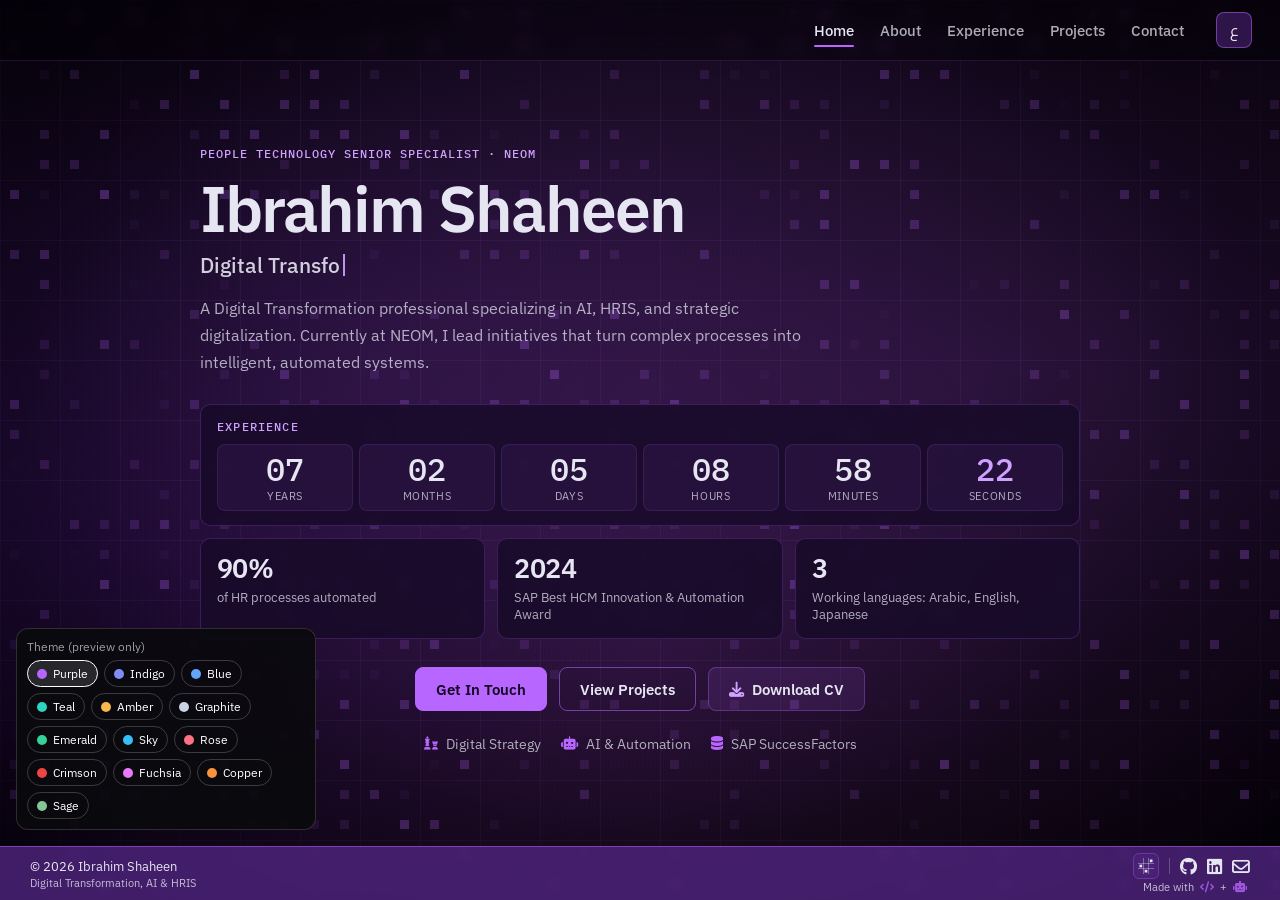
==== themes-preview/index.html @ 610e0ad9 "Temporary themes preview at /themes-preview/ (noindex), to compare colour themes Co-Authored-By: Cla" ====
<!doctype html>
<html lang="en">
    <head>
    <meta name="robots" content="noindex, nofollow">
        <meta charset="UTF-8" />
        <meta http-equiv="X-UA-Compatible" content="IE=edge" />
        <meta name="viewport" content="width=device-width, initial-scale=1.0" />
        <meta
            name="description"
            content="Ibrahim Shaheen - Digital Transformation professional specializing in AI, HRIS, and strategic digitalization."
        />
        <meta property="og:title" content="Ibrahim Shaheen - Digital Transformation & AI" />
        <meta
            property="og:description"
            content="Digital Transformation professional specializing in AI, HRIS, and strategic digitalization."
        />
        <meta property="og:type" content="website" />
        <meta property="og:url" content="https://ibra.technology/" />
        <meta property="og:site_name" content="Ibra" />
        <!-- Pointed at a new filename rather than overwriting og-image.jpg, for two
             reasons: the starfield version is kept as-is so it can be switched back
             to, and social platforms cache preview images by URL — a new path forces
             LinkedIn and X to re-scrape instead of serving the old stars for weeks.
             Regenerate with tools/make-og-image.py. -->
        <meta property="og:image" content="https://ibra.technology/files/og-image-circuit.jpg" />
        <meta property="og:image:secure_url" content="https://ibra.technology/files/og-image-circuit.jpg" />
        <meta property="og:image:type" content="image/jpeg" />
        <meta property="og:image:width" content="1200" />
        <meta property="og:image:height" content="630" />
        <meta property="og:image:alt" content="Ibrahim Shaheen - Digital Transformation, AI & HRIS" />
        <meta name="twitter:card" content="summary_large_image" />
        <meta name="twitter:image" content="https://ibra.technology/files/og-image-circuit.jpg" />
        <title>Ibrahim Shaheen - Digital Transformation, AI &amp; HRIS</title>
        <link rel="icon" href="favicon.ico" sizes="any" />
        <link rel="icon" type="image/svg+xml" href="favicon.svg" />
        <link rel="icon" type="image/png" sizes="32x32" href="favicon-32.png" />
        <link rel="apple-touch-icon" href="apple-touch-icon.png" />
        <!-- Pre-paint setup, before the browser draws anything: language/direction and
             the backdrop preference, each taken from the URL (?lang=, ?backdrop=) if
             present and otherwise from storage, then remembered. Doing it here rather
             than in i18n.js means a shared link opens already in the right language
             and the backdrop never flashes in before being hidden. -->
        <script>
        (function(){
            var d=document.documentElement,q=new URLSearchParams(location.search),S=null;
            try{S=localStorage}catch(e){}
            // ?lang= wins over the stored preference, and is then remembered,
            // so a shared Arabic link keeps working as the visitor browses on.
            // ?theme= (experiment) wins over storage and is then remembered; purple is the default.
            var tp=q.get("theme");var th=tp!==null?tp:(S&&S.getItem("theme"));if(tp!==null&&S){try{S.setItem("theme",tp)}catch(e){}}if(th&&th!=="purple")d.setAttribute("data-theme",th);
            var lp=q.get("lang");
            var lang=((lp!==null?lp:(S&&S.getItem("lang")))==="ar")?"ar":"en";
            if(lp!==null&&S){try{S.setItem("lang",lang)}catch(e){}}
            d.setAttribute("lang",lang);
            d.setAttribute("dir",lang==="ar"?"rtl":"ltr");
            // ?backdrop=off|on, same precedence. ?stars= is what this was called
            // before the backdrop stopped being a starfield; still read so links
            // shared earlier keep working. Safe to drop once none are in use.
            var bp=q.get("backdrop");if(bp===null)bp=q.get("stars");
            var bs=S&&(S.getItem("backdrop")||S.getItem("starfield"));
            var bg=bp!==null?(bp==="off"?"off":"on"):(bs==="off"?"off":"on");
            if(bp!==null&&S){try{S.setItem("backdrop",bg)}catch(e){}}
            if(bg==="off")d.classList.add("no-backdrop");
        })();
        </script>
        <link rel="stylesheet" href="styles.css" />
        <link href="https://fonts.googleapis.com/css2?family=Cairo:wght@400;600;700&display=block" rel="stylesheet" />
        <script src="i18n.js" defer></script>
        <script src="circuit-bg.js" defer></script>
        <link href="https://fonts.googleapis.com/css2?family=IBM+Plex+Sans:wght@400;500;600;700&family=IBM+Plex+Mono:wght@400;500&display=block" rel="stylesheet">
        <link rel="preconnect" href="https://fonts.gstatic.com" crossorigin />
        <link rel="preconnect" href="https://cdnjs.cloudflare.com" crossorigin />
        <link rel="stylesheet" href="https://cdnjs.cloudflare.com/ajax/libs/font-awesome/6.6.0/css/all.min.css">
        <script type="application/ld+json">
        {
            "@context": "https://schema.org",
            "@type": "Person",
            "name": "Ibrahim Shaheen",
            "alternateName": "Ibra",
            "url": "https://ibra.technology/",
            "image": "https://ibra.technology/files/profile-thobe.webp",
            "email": "mailto:contact@ibra.technology",
            "jobTitle": "People Technology Senior Specialist",
            "description": "Digital Transformation professional specializing in AI, HRIS, and strategic digitalization.",
            "worksFor": { "@type": "Organization", "name": "NEOM" },
            "alumniOf": { "@type": "CollegeOrUniversity", "name": "Tokyo University of Technology" },
            "knowsLanguage": ["ar", "en", "ja"],
            "knowsAbout": [
                "Digital Transformation",
                "HRIS",
                "SAP SuccessFactors",
                "Applied AI",
                "Automation & RPA",
                "People Analytics"
            ],
            "award": "SAP Best HCM Innovation & Automation Award - KSA (2024)",
            "sameAs": [
                "https://github.com/ibra-exe",
                "https://www.linkedin.com/in/ibrahim-shaheen/"
            ]
        }
        </script>
    </head>

    <body>
        <!-- The purple wash and nebula clouds: depth and brand colour, kept. -->
        <div class="nebula nebula-1"></div>
        <div class="nebula nebula-2"></div>
        <div class="nebula nebula-3"></div>

        <!-- Trace grid plus the slow pixel lattice on it (circuit-bg.js). These replace
             the literal starfield: the star *dots* were the only thing that read as
             "outer space", while the purple wash behind them is just depth. -->
        <div class="circuit-grid"></div>
        <canvas id="circuit-cells" class="circuit-cells" aria-hidden="true"></canvas>

        <!-- Retired star layers. Commented out rather than deleted so this is a
             one-line revert while the new backdrop is on trial; the markup and the
             now-dead CSS go for good if it is kept.
        <div class="stars-medium"></div>
        <div class="stars-large"></div>
        <div class="star-cluster star-cluster-1"></div>
        <div class="star-cluster star-cluster-2"></div>
        <div class="star-cluster star-cluster-3"></div>
        <div class="star-cluster star-cluster-4"></div>
        <div class="bright-star bright-star-1"></div>
        <div class="bright-star bright-star-2"></div>
        <div class="bright-star bright-star-3"></div>
        <div class="bright-star bright-star-4"></div>
        <div class="bright-star bright-star-5"></div>
        <div class="bright-star bright-star-6"></div>
        -->

        

        <!-- One compact bar on every page: name (also the way home), nav, controls.
             The large name used to sit on its own row above the nav on every page,
             costing 161px - 18% of a 900px screen - before any content started.
             It now appears large only in the Home hero, where it is the headline.

             The backdrop toggle is in the footer on desktop; it is a preference, not
             something anyone visits a CV to do, so it does not earn the top-right
             corner. Phones hide the footer, so they keep a copy here (.bar-only), and
             i18n.js wires every .backdrop-toggle rather than a single id. -->
        <div class="site-bar">
            <header><h1><a href="home.html" class="bar-name" onclick="event.preventDefault(); loadContent('home.html')" data-ar="إبراهيم شاهين">Ibrahim Shaheen</a></h1></header>
            <nav class="navbar" aria-label="Primary">
            <a href="home.html" onclick="event.preventDefault(); loadContent('home.html')"><i class="fas fa-house"></i><span data-ar="الرئيسية">Home</span></a>
            <a href="about.html" onclick="event.preventDefault(); loadContent('about.html')"><i class="fas fa-user"></i><span data-ar="نبذة">About</span></a>
            <a href="experience.html" onclick="event.preventDefault(); loadContent('experience.html')"><i class="fas fa-briefcase"></i><span data-ar="الخبرة">Experience</span></a>
            <a href="projects.html" onclick="event.preventDefault(); loadContent('projects.html')"><i class="fas fa-folder-open"></i><span data-ar="المشاريع">Projects</span></a>
            <a href="contact.html" onclick="event.preventDefault(); loadContent('contact.html')"><i class="fas fa-envelope"></i><span data-ar="تواصل">Contact</span></a>
        </nav>
            <div class="bar-controls">
                <button type="button" class="backdrop-toggle bar-only" aria-pressed="true" aria-label="Turn off background &amp; animation">
                    <svg class="backdrop-icon" viewBox="0 0 24 24" width="24" height="24" aria-hidden="true" focusable="false">
                <g fill="none" stroke="currentColor" stroke-width="1" opacity="0.55" shape-rendering="crispEdges">
                    <path d="M8.5 0v24M15.5 0v24M0 8.5h24M0 15.5h24" />
                </g>
                <g fill="currentColor">
                    <rect x="2.25" y="10" width="4" height="4" />
                    <rect x="17.75" y="2.25" width="4" height="4" />
                    <rect x="10" y="17.75" width="4" height="4" />
                </g>
            </svg>
                </button>
                <button type="button" id="lang-toggle" class="lang-toggle" aria-label="التبديل إلى العربية">ع</button>
            </div>
        </div>

        <iframe id="contentFrame" src="home.html" title="Page Content" allowtransparency="true"></iframe>

        <footer>
            <div class="footer-content">
                <div class="footer-section">
                    <div class="copyright">© <span id="year">2026</span> <span data-ar="إبراهيم شاهين">Ibrahim Shaheen</span></div>
                    <div class="footer-tagline" data-ar="التحوّل الرقمي، الذكاء الاصطناعي، وأنظمة الموارد البشرية">
                        Digital Transformation, AI &amp; HRIS
                    </div>
                </div>

                <div class="footer-section">
                    <div class="social-links-footer">
                        <button type="button" class="backdrop-toggle footer-only" aria-pressed="true" aria-label="Turn off background &amp; animation">
                            <svg class="backdrop-icon" viewBox="0 0 24 24" width="24" height="24" aria-hidden="true" focusable="false">
                <g fill="none" stroke="currentColor" stroke-width="1" opacity="0.55" shape-rendering="crispEdges">
                    <path d="M8.5 0v24M15.5 0v24M0 8.5h24M0 15.5h24" />
                </g>
                <g fill="currentColor">
                    <rect x="2.25" y="10" width="4" height="4" />
                    <rect x="17.75" y="2.25" width="4" height="4" />
                    <rect x="10" y="17.75" width="4" height="4" />
                </g>
            </svg>
                        </button>
                        <span class="footer-divider" aria-hidden="true"></span>
                        <a
                            href="https://github.com/ibra-exe"
                            target="_blank"
                            rel="noopener"
                            aria-label="GitHub"
                            ><i class="fab fa-github"></i
                        ></a>
                        <a
                            href="https://www.linkedin.com/in/ibrahim-shaheen/"
                            target="_blank"
                            rel="noopener"
                            aria-label="LinkedIn"
                            ><i class="fab fa-linkedin"></i
                        ></a>
                        <!-- X (hidden for now)
                        <a
                            href="https://x.com/ibrahimium"
                            target="_blank"
                            rel="noopener"
                            aria-label="X"
                            class="x-icon"
                            >𝕏</a
                        >
                        -->
                        <a href="mailto:contact@ibra.technology" aria-label="Email"
                            ><i class="far fa-envelope"></i
                        ></a>
                    </div>
                    <div class="footer-credit">
                        Made with <i class="fas fa-code"></i> +
                        <i class="fas fa-robot"></i>
                    </div>
                </div>
            </div>

        </footer>

        <script>
            // Keep the footer year current without touching the markup each January
            (function () {
                const y = document.getElementById("year");
                if (y) y.textContent = new Date().getFullYear();
            })();

            const frame = document.getElementById("contentFrame");

            /* Page changes animate (styles.css, 1b): fade the current page out, run the
               navigation, and let the load handler below rise the new page in. The
               frame starts hidden so the first page gets the same entrance instead of
               painting and then animating. A safety timer shows the frame again if a
               load event never arrives. Also used by i18n.js for the language switch. */
            const reduceMotion = window.matchMedia("(prefers-reduced-motion: reduce)");
            let leaveTimer = null, safetyTimer = null;
            frame.classList.add("is-leaving");
            function swapFrame(navigate, instant) {
                clearTimeout(leaveTimer);
                clearTimeout(safetyTimer);
                frame.classList.remove("is-entering");
                frame.classList.add("is-leaving");
                leaveTimer = setTimeout(navigate, instant || reduceMotion.matches ? 0 : 140);
                safetyTimer = setTimeout(function () { frame.classList.remove("is-leaving"); }, 4000);
            }
            window.swapFrame = swapFrame;

            function resizeFrame() {
                try {
                    const body = frame.contentDocument && frame.contentDocument.body;
                    if (body) {
                        frame.style.height = "0px";
                        frame.style.height = body.scrollHeight + "px";
                    }
                } catch(e) {}
            }

            /* ---- Shareable URLs ----
               The visible page lives in the query string (?page=projects) rather
               than a #fragment, on purpose: assigning location.hash triggers the
               browser's scroll-to-fragment behaviour, which is the same class of
               bug as the iOS viewport jump that `href="#"` used to cause here.
               pushState never scrolls.
               Preferences (?lang, ?stars) are read pre-paint in <head> and are
               kept in the URL by i18n.js, so whatever is in the address bar is
               always a faithful, shareable snapshot of what you are looking at. */
            const PAGES = ["home", "about", "experience", "projects", "contact"];
            const TITLES = {
                home: "Ibrahim Shaheen - Digital Transformation, AI & HRIS",
                about: "About - Ibrahim Shaheen",
                experience: "Experience - Ibrahim Shaheen",
                projects: "Projects - Ibrahim Shaheen",
                contact: "Contact - Ibrahim Shaheen"
            };

            /* Whitelisted so ?page= can never point the iframe somewhere unintended
               (e.g. a protocol-relative //host path). */
            function pageFromUrl() {
                const p = new URLSearchParams(location.search).get("page");
                return PAGES.indexOf(p) !== -1 ? p : "home";
            }

            function setActiveNav(page) {
                document.querySelectorAll(".navbar a").forEach(function (a) {
                    if (a.getAttribute("href") === page + ".html") {
                        a.setAttribute("aria-current", "page");
                    } else {
                        a.removeAttribute("aria-current");
                    }
                });
            }

            /* Tracked in a variable, not read back off the src attribute: writing to
               src (even to the value it already has) starts a navigation and pushes a
               history entry. Seeded with the value hardcoded in the markup. */
            let currentPage = "home";
            document.documentElement.dataset.page = "home";

            function applyPage(page, history_mode, instant) {
                if (currentPage !== page) {
                    /* location.replace, not frame.src: assigning src pushes a session
                       history entry for the iframe, so every tab change cost TWO
                       entries and Back rewound the iframe while the parent URL stood
                       still. replace() swaps the frame's entry in place, leaving our
                       pushState entries as the only ones Back/Forward walks. */
                    const target = page + ".html";
                    swapFrame(function () {
                        try { frame.contentWindow.location.replace(target); }
                        catch (e) { frame.src = target; }
                    }, instant);
                    frame.dataset.page = page;
                    document.documentElement.dataset.page = page;
                    currentPage = page;
                }
                document.title = TITLES[page];
                frame.setAttribute("title", TITLES[page]);
                setActiveNav(page);
                if (history_mode) {
                    const q = new URLSearchParams(location.search);
                    if (page === "home") q.delete("page"); else q.set("page", page);
                    const qs = q.toString();
                    history[history_mode](
                        { page: page },
                        "",
                        location.pathname + (qs ? "?" + qs : "")
                    );
                }
            }

            // Accepts "projects" or the legacy "projects.html" used by in-page links
            function loadContent(page) {
                applyPage(String(page).replace(/\.html$/, ""), "pushState");
            }

            // Back/Forward should walk the tabs, not desync from them
            window.addEventListener("popstate", function () {
                applyPage(pageFromUrl(), null);
            });

            // Honour ?page= on arrival (the iframe's hardcoded src covers no-JS).
            // Instant: the frame is already hidden, so there is nothing to fade out.
            applyPage(pageFromUrl(), "replaceState", true);

            // Projects opens its details in a dialog inside the frame; dim the bar and
            // footer around it. Same-origin messages only.
            window.addEventListener("message", function (e) {
                if (e.origin !== location.origin || !e.data || e.data.type !== "project-dialog") return;
                document.documentElement.classList.toggle("frame-modal", !!e.data.open);
            });

            frame.addEventListener("load", function () {
                document.documentElement.classList.remove("frame-modal");
                clearTimeout(safetyTimer);
                frame.classList.remove("is-leaving", "is-entering");
                void frame.offsetWidth;            // restart the entrance animation
                frame.classList.add("is-entering");
                resizeFrame();
                try { window.i18nApply(frame.contentDocument); } catch(e) {}
                try {
                    const observer = new ResizeObserver(resizeFrame);
                    observer.observe(frame.contentDocument.body);
                } catch(e) {}
            });
        </script>
        <!-- Theme picker: an experiment on the themes branch, not for the live site. -->
        <script>
            (function () {
                var THEMES = [["purple", "Purple", "#b766ff"], ["indigo", "Indigo", "#818cf8"], ["blue", "Blue", "#60a5fa"],
                              ["teal", "Teal", "#2dd4bf"], ["amber", "Amber", "#f5b84a"], ["graphite", "Graphite", "#cbd5e1"], ["emerald", "Emerald", "#34d399"], ["sky", "Sky", "#38bdf8"], ["rose", "Rose", "#fb7185"], ["crimson", "Crimson", "#ef4444"], ["fuchsia", "Fuchsia", "#e879f9"], ["copper", "Copper", "#fb923c"], ["sage", "Sage", "#86c598"]];
                var box = document.createElement("div");
                box.className = "theme-picker";
                box.innerHTML = "<span>Theme (preview only)</span>";
                function current() { return document.documentElement.getAttribute("data-theme") || "purple"; }
                function set(doc, name) {
                    if (!doc) return;
                    if (name === "purple") doc.documentElement.removeAttribute("data-theme");
                    else doc.documentElement.setAttribute("data-theme", name);
                }
                function apply(name) {
                    try { localStorage.setItem("theme", name); } catch (e) {}
                    set(document, name);
                    try { set(document.getElementById("contentFrame").contentDocument, name); } catch (e) {}
                    if (window.circuitBgTheme) window.circuitBgTheme();
                    try {
                        var u = new URL(location.href);
                        if (name === "purple") u.searchParams.delete("theme"); else u.searchParams.set("theme", name);
                        history.replaceState(history.state, "", u);
                    } catch (e) {}
                    sync();
                }
                function sync() {
                    box.querySelectorAll("button").forEach(function (b) {
                        b.setAttribute("aria-pressed", b.dataset.theme === current() ? "true" : "false");
                    });
                }
                THEMES.forEach(function (t) {
                    var b = document.createElement("button");
                    b.type = "button";
                    b.dataset.theme = t[0];
                    b.innerHTML = '<i style="background:' + t[2] + '"></i>' + t[1];
                    b.addEventListener("click", function () { apply(t[0]); });
                    box.appendChild(b);
                });
                document.body.appendChild(box);
                sync();
            })();
        </script>
    </body>
</html>
---- themes-preview/styles.css ----
/* ---- Colour palette ----
   Every brand colour on the site comes from these channels, so a theme only has to
   redefine them (see THEMES at the end of the file). */
:root {
    --accent-rgb: 183, 102, 255;
    --accent-strong-rgb: 207, 162, 255;
    --primary-rgb: 80, 37, 128;
    --primary-hover-rgb: 111, 51, 153;
    --wash-3-rgb: 173, 78, 188;
    --wash-4-rgb: 68, 14, 132;
    --nebula-a-rgb: 132, 61, 198;
    --nebula-b-rgb: 168, 99, 230;
    --surface-rgb: 25, 11, 41;
    --surface-hover-rgb: 40, 18, 64;
    --dialog-bg: #140a22;
    --on-accent: #14061f;
}

:root {
    --primary-color: rgb(var(--primary-rgb));
    --primary-hover: rgb(var(--primary-hover-rgb));
    --text-color: #e6e6f2;
    --glow-color: rgb(var(--accent-rgb));
    --font-main: 'Chakra Petch', 'Arial', sans-serif;
    --font-special: 'Orbitron', sans-serif;
    --footer-height: 55px;
}

/* `*` does NOT match ::before/::after, and box-sizing is not inherited, so
   pseudo-elements were silently falling back to content-box. That is what kept the
   timeline circles off-centre: .left::after sets width:24px AND border:3px, so it
   painted 30px wide and its visual centre sat 3px right of where `left` implied.
   Including the pseudo-elements here makes width mean the painted width, so the
   circle maths finally matches what you see.
   Verified safe: the only other pseudo-elements that touch border/padding are
   body::before / body::after, and both set `border: none; padding: 0`. */
*,
*::before,
*::after {
    box-sizing: border-box;
    margin: 0;
    padding: 0;
}

html {
    width: 100%;
    height: 100%;
    overflow: hidden;
    margin: 0;
    padding: 0;
    border: none;
    outline: none;
    -webkit-text-size-adjust: 100%;
    text-size-adjust: 100%;
}

body {
    width: 100%;
    height: 100%;
    overflow: hidden;
    margin: 0;
    padding: 0;
    padding-bottom: var(--footer-height);
    border: none;
    outline: none;
    font-family: var(--font-main);
    background-color: #020004;
    color: var(--text-color);
    position: relative;
    display: flex;
    flex-direction: column;
    -webkit-tap-highlight-color: rgba(var(--accent-rgb), 0.2);
}

/* CSS-based space background */
body::before {
    content: '';
    position: absolute;
    top: 0;
    left: 0;
    right: 0;
    bottom: 0;
    width: 100vw;
    height: 100vh;
    background: 
        radial-gradient(ellipse at 30% 40%, rgba(var(--primary-rgb), 0.25) 0%, rgba(0, 0, 0, 0) 70%),
        radial-gradient(ellipse at 80% 40%, rgba(var(--primary-hover-rgb), 0.25) 0%, rgba(0, 0, 0, 0) 70%),
        radial-gradient(ellipse at 50% 70%, rgba(var(--wash-3-rgb), 0.15) 0%, rgba(0, 0, 0, 0) 75%),
        radial-gradient(ellipse at 15% 60%, rgba(var(--wash-4-rgb), 0.2) 0%, rgba(0, 0, 0, 0) 60%);
    z-index: -3;
    pointer-events: none;
    border: none;
    outline: none;
    box-shadow: none;
    margin: 0;
    padding: 0;
}

/* Stars effect - First layer (small stars) */
body::after {
    content: '';
    position: fixed;
    top: 0;
    left: 0;
    right: 0;
    bottom: 0;
    width: 100vw;
    height: 100vh;
    background-image: 
        radial-gradient(1px 1px at 17px 41px, #fff, rgba(0, 0, 0, 0)),
        radial-gradient(1px 1px at 53px 76px, #fff, rgba(0, 0, 0, 0)),
        radial-gradient(1px 1px at 85px 112px, #fff, rgba(0, 0, 0, 0)),
        radial-gradient(1px 1px at 119px 163px, #fff, rgba(0, 0, 0, 0)),
        radial-gradient(1px 1px at 142px 203px, #fff, rgba(0, 0, 0, 0)),
        radial-gradient(1px 1px at 176px 267px, #fff, rgba(0, 0, 0, 0)),
        radial-gradient(1px 1px at 211px 321px, #fff, rgba(0, 0, 0, 0)),
        radial-gradient(1px 1px at 237px 298px, #fff, rgba(0, 0, 0, 0)),
        radial-gradient(1px 1px at 269px 247px, #fff, rgba(0, 0, 0, 0)),
        radial-gradient(1px 1px at 293px 188px, #fff, rgba(0, 0, 0, 0)),
        radial-gradient(1px 1px at 318px 143px, #fff, rgba(0, 0, 0, 0)),
        radial-gradient(1px 1px at 342px 205px, #fff, rgba(0, 0, 0, 0)),
        radial-gradient(1px 1px at 367px 264px, #fff, rgba(0, 0, 0, 0)),
        radial-gradient(1px 1px at 389px 307px, #fff, rgba(0, 0, 0, 0)),
        radial-gradient(1px 1px at 418px 371px, #fff, rgba(0, 0, 0, 0)),
        radial-gradient(1px 1px at 437px 432px, #fff, rgba(0, 0, 0, 0)),
        radial-gradient(1px 1px at 461px 488px, #fff, rgba(0, 0, 0, 0)),
        radial-gradient(1px 1px at 482px 537px, #fff, rgba(0, 0, 0, 0)),
        radial-gradient(1px 1px at 513px 583px, #fff, rgba(0, 0, 0, 0)),
        radial-gradient(1px 1px at 546px 561px, #fff, rgba(0, 0, 0, 0)),
        radial-gradient(1px 1px at 573px 512px, #fff, rgba(0, 0, 0, 0)),
        radial-gradient(1px 1px at 594px 464px, #fff, rgba(0, 0, 0, 0)),
        radial-gradient(1px 1px at 623px 423px, #fff, rgba(0, 0, 0, 0)),
        radial-gradient(1px 1px at 651px 391px, #fff, rgba(0, 0, 0, 0)),
        radial-gradient(1px 1px at 678px 342px, #fff, rgba(0, 0, 0, 0)),
        radial-gradient(1px 1px at 703px 312px, #fff, rgba(0, 0, 0, 0)),
        radial-gradient(1px 1px at 731px 356px, #fff, rgba(0, 0, 0, 0)),
        radial-gradient(1px 1px at 763px 419px, #fff, rgba(0, 0, 0, 0)),
        radial-gradient(1px 1px at 792px 463px, #fff, rgba(0, 0, 0, 0)),
        radial-gradient(1px 1px at 824px 412px, #fff, rgba(0, 0, 0, 0)),
        radial-gradient(1px 1px at 857px 367px, #fff, rgba(0, 0, 0, 0)),
        radial-gradient(1px 1px at 889px 337px, #fff, rgba(0, 0, 0, 0)),
        radial-gradient(1px 1px at 915px 403px, #fff, rgba(0, 0, 0, 0)),
        radial-gradient(1px 1px at 943px 467px, #fff, rgba(0, 0, 0, 0)),
        radial-gradient(1px 1px at 973px 517px, #fff, rgba(0, 0, 0, 0)),
        radial-gradient(1px 1px at 998px 553px, #fff, rgba(0, 0, 0, 0));
    background-size: 1000px 600px;
    background-repeat: repeat;
    z-index: -1;
    opacity: 0.7;
    pointer-events: none;
    border: none;
    outline: none;
    box-shadow: none;
    margin: 0;
    padding: 0;
}

/* Second layer of stars (medium stars) */
.stars-medium {
    position: fixed;
    top: 0;
    left: 0;
    right: 0;
    bottom: 0;
    width: 100vw;
    height: 100vh;
    background-image: 
        radial-gradient(1.5px 1.5px at 39px 47px, #fff, rgba(0, 0, 0, 0)),
        radial-gradient(1.5px 1.5px at 87px 94px, #fff, rgba(0, 0, 0, 0)),
        radial-gradient(1.5px 1.5px at 132px 158px, #fff, rgba(0, 0, 0, 0)),
        radial-gradient(1.5px 1.5px at 183px 219px, #fff, rgba(0, 0, 0, 0)),
        radial-gradient(1.5px 1.5px at 227px 173px, #fff, rgba(0, 0, 0, 0)),
        radial-gradient(1.5px 1.5px at 271px 129px, #fff, rgba(0, 0, 0, 0)),
        radial-gradient(1.5px 1.5px at 317px 203px, #fff, rgba(0, 0, 0, 0)),
        radial-gradient(1.5px 1.5px at 361px 257px, #fff, rgba(0, 0, 0, 0)),
        radial-gradient(1.5px 1.5px at 408px 309px, #fff, rgba(0, 0, 0, 0)),
        radial-gradient(1.5px 1.5px at 453px 363px, #fff, rgba(0, 0, 0, 0)),
        radial-gradient(1.5px 1.5px at 496px 312px, #fff, rgba(0, 0, 0, 0)),
        radial-gradient(1.5px 1.5px at 543px 264px, #fff, rgba(0, 0, 0, 0)),
        radial-gradient(1.5px 1.5px at 587px 318px, #fff, rgba(0, 0, 0, 0)),
        radial-gradient(1.5px 1.5px at 631px 371px, #fff, rgba(0, 0, 0, 0)),
        radial-gradient(1.5px 1.5px at 679px 427px, #fff, rgba(0, 0, 0, 0)),
        radial-gradient(1.5px 1.5px at 723px 489px, #fff, rgba(0, 0, 0, 0)),
        radial-gradient(1.5px 1.5px at 776px 537px, #fff, rgba(0, 0, 0, 0)),
        radial-gradient(1.5px 1.5px at 823px 479px, #fff, rgba(0, 0, 0, 0)),
        radial-gradient(1.5px 1.5px at 872px 417px, #fff, rgba(0, 0, 0, 0)),
        radial-gradient(1.5px 1.5px at 916px 357px, #fff, rgba(0, 0, 0, 0));
    background-size: 950px 650px;
    background-repeat: repeat;
    z-index: -1;
    opacity: 0.35;
    border: none;
    outline: none;
    box-shadow: none;
    margin: 0;
    padding: 0;
}

/* Third layer of stars (large stars) */
.stars-large {
    position: fixed;
    top: 0;
    left: 0;
    right: 0;
    bottom: 0;
    width: 100vw;
    height: 100vh;
    background-image: 
        radial-gradient(2px 2px at 67px 83px, rgba(255, 255, 255, 0.9), rgba(0, 0, 0, 0)),
        radial-gradient(2px 2px at 132px 163px, rgba(255, 255, 255, 0.9), rgba(0, 0, 0, 0)),
        radial-gradient(2px 2px at 194px 237px, rgba(255, 255, 255, 0.9), rgba(0, 0, 0, 0)),
        radial-gradient(2px 2px at 263px 194px, rgba(255, 255, 255, 0.9), rgba(0, 0, 0, 0)),
        radial-gradient(2px 2px at 337px 283px, rgba(255, 255, 255, 0.9), rgba(0, 0, 0, 0)),
        radial-gradient(2px 2px at 413px 349px, rgba(255, 255, 255, 0.9), rgba(0, 0, 0, 0)),
        radial-gradient(2px 2px at 476px 417px, rgba(255, 255, 255, 0.9), rgba(0, 0, 0, 0)),
        radial-gradient(2px 2px at 524px 358px, rgba(255, 255, 255, 0.9), rgba(0, 0, 0, 0)),
        radial-gradient(2px 2px at 591px 293px, rgba(255, 255, 255, 0.9), rgba(0, 0, 0, 0)),
        radial-gradient(2px 2px at 657px 346px, rgba(255, 255, 255, 0.9), rgba(0, 0, 0, 0)),
        radial-gradient(2px 2px at 713px 413px, rgba(255, 255, 255, 0.9), rgba(0, 0, 0, 0)),
        radial-gradient(2px 2px at 773px 481px, rgba(255, 255, 255, 0.9), rgba(0, 0, 0, 0)),
        radial-gradient(2px 2px at 827px 423px, rgba(255, 255, 255, 0.9), rgba(0, 0, 0, 0)),
        radial-gradient(2px 2px at 895px 371px, rgba(255, 255, 255, 0.9), rgba(0, 0, 0, 0));
    background-size: 900px 700px;
    background-repeat: repeat;
    z-index: -1;
    opacity: 0.3;
    border: none;
    outline: none;
    box-shadow: none;
    margin: 0;
    padding: 0;
}

/* Special bright stars - More randomly positioned */
.bright-star {
    position: fixed;
    width: 3px;
    height: 3px;
    background: rgba(255, 255, 255, 0.9);
    border-radius: 50%;
    box-shadow: 0 0 10px 2px rgba(255, 255, 255, 0.8), 0 0 20px 6px var(--glow-color);
    z-index: -1;
    pointer-events: none;
    border: none;
    outline: none;
    margin: 0;
    padding: 0;
}
.bright-star-1 {
    top: 15%;
    left: 23%;
}

.bright-star-2 {
    top: 42%;
    left: 78%;
}

.bright-star-3 {
    top: 73%;
    left: 33%;
}

.bright-star-4 {
    top: 27%;
    left: 57%;
}

.bright-star-5 {
    top: 63%;
    left: 82%;
}

.bright-star-6 {
    top: 82%;
    left: 12%;
}

/* Star nebula effect */
.nebula {
    position: fixed;
    top: 0;
    left: 0;
    width: 100vw;
    height: 100vh;
    right: 0;
    bottom: 0;
    pointer-events: none;
    z-index: -1;
    opacity: 0.15;
    border: none;
    outline: none;
    box-shadow: none;
    margin: 0;
    padding: 0;
}

.nebula-1 {
    background: radial-gradient(ellipse at 30% 40%, rgba(var(--accent-rgb), 0.15) 0%, rgba(0, 0, 0, 0) 70%);
}

.nebula-2 {
    background: radial-gradient(ellipse at 70% 60%, rgba(var(--nebula-a-rgb), 0.15) 0%, rgba(0, 0, 0, 0) 70%);
}

.nebula-3 {
    background: radial-gradient(ellipse at 50% 20%, rgba(var(--nebula-b-rgb), 0.15) 0%, rgba(0, 0, 0, 0) 70%);
}

header {
    font-family: var(--font-special);
    font-size: 3rem;
    text-align: center;
    padding: 15px 0;
    margin: 20px 0 10px;
    text-shadow: 0 0 8px var(--glow-color);
    flex-shrink: 0;
}

.navbar {
    text-align: center;
    margin-bottom: 15px;
    padding: 0 10px;
    flex-shrink: 0;
}

.navbar a {
    display: inline-block;
    padding: 10px 20px;
    margin: 0 10px;
    background-color: var(--primary-color);
    color: var(--text-color);
    text-decoration: none;
    border-radius: 5px;
    transition: background-color 0.15s, transform 0.15s;
}

/* Nav icons are for the mobile bottom bar only; hidden on desktop */
.navbar a i {
    display: none;
}

.navbar a:hover {
    background-color: var(--primary-hover);
    transform: translateY(-3px);
}

footer {
    text-align: center;
    padding: 6px 0;
    background-color: rgba(var(--primary-rgb), 0.8);
    color: var(--text-color);
    position: fixed;
    bottom: 0;
    left: 0;
    right: 0;
    width: 100%;
    border-top: 1px solid rgba(var(--accent-rgb), 0.5);
    -webkit-backdrop-filter: blur(5px);
    backdrop-filter: blur(5px);
    z-index: 100;
}

.footer-content {
    display: flex;
    justify-content: space-between;
    align-items: center;
    width: 100%;
    padding: 0 30px;
    box-sizing: border-box;
}

.footer-section {
    flex: 1;
    display: flex;
    flex-direction: column;
    align-items: flex-start;
}

.footer-section:last-child {
    align-items: flex-end;
}

.copyright {
    font-family: var(--font-main);
    font-size: 0.8rem;
    margin-bottom: 1px;
    text-align: left;
}

.footer-tagline {
    font-size: 0.7rem;
    opacity: 0.8;
    text-align: left;
}

.social-links-footer {
    display: flex;
    gap: 10px;
    margin-bottom: 1px;
    justify-content: flex-end;
}

.social-links-footer a {
    color: var(--text-color);
    font-size: 1.1rem;
    transition: color 0.3s, transform 0.3s;
}

.social-links-footer a:hover {
    color: var(--glow-color);
    transform: translateY(-2px);
}

.footer-credit {
    font-size: 0.7rem;
    opacity: 0.8;
    text-align: right;
}

.footer-credit i {
    color: var(--glow-color);
    margin: 0 3px;
}

footer a, footer a:hover {
    color: inherit;
    text-decoration: none;
    transition: color 0.3s;
}

footer a:hover {
    color: #e0e0e0;
}

.home-container {
    position: relative;
    min-height: 100%;
    width: 100%;
    display: flex;
    justify-content: center;
    align-items: flex-start;
    overflow: visible;
    padding: 15px 10px 25px;
}

.home-layout {
    display: flex;
    flex-direction: column;
    align-items: center;
    max-width: 680px;
    width: 100%;
    z-index: 2;
    gap: 20px;
}

.home-top-row {
    display: flex;
    flex-direction: row;
    align-items: center;
    gap: 40px;
    width: 100%;
}

.home-photo {
    display: flex;
    justify-content: center;
    align-items: center;
    flex-shrink: 0;
}

.home-photo .profile-frame {
    width: 220px;
    border: 2px solid var(--glow-color);
    border-radius: 10px;
    padding: 5px;
    box-shadow: 0 0 15px var(--glow-color);
    background-color: rgba(0, 0, 0, 0.3);
}

#home-profile-pic {
    width: 100%;
    display: block;
    border-radius: 5px;
}

@media screen and (max-width: 700px) {
    .home-layout {
        gap: 15px;
    }

    .home-top-row {
        flex-direction: column;
        align-items: center;
        gap: 15px;
    }

    .home-photo .profile-frame {
        width: 140px;
    }

    .home-text-box {
        text-align: center;
        width: 100%;
    }

    /* The three highlight cards deliberately do NOT stack here. They used to, from
       700px down, which left three ~200px cards in a column with half the width
       empty on a 610px screen. The column layout that mobile actually wants — cards
       full width, icon beside the text rather than above it — is defined in the
       600px block further down, and it is the only place that needs it. Everything
       this used to declare (flex-direction, width, gap, justify-content) is either
       restated there or comes from the base rules, so removing it lost nothing.
       Between 601 and 700px the cards now sit in a row at max-width 180px: three of
       those plus two 12px gaps is 564px, inside the 570px of content width a 610px
       viewport gives, and flex-shrink covers the last few pixels down to 601. */

    .cta-buttons {
        flex-direction: column;
        align-items: center;
        width: 100%;
    }

    .cta-button {
        width: 100%;
        max-width: 320px;
    }
}

.home-content-wrapper {
    position: relative;
    z-index: 2;
    max-width: 800px;
    width: 100%;
    padding: 20px;
    display: flex;
    flex-direction: column;
    align-items: center;
}

.home-text-box {
    background: rgba(var(--primary-rgb), 0.25);
    border: 1px solid rgba(var(--accent-rgb), 0.3);
    border-radius: 10px;
    padding: 20px 25px;
    -webkit-backdrop-filter: blur(8px);
    backdrop-filter: blur(8px);
    box-shadow: 0 0 20px rgba(var(--accent-rgb), 0.1);
    flex: 1;
}

.home-content {
    font-family: var(--font-main);
    font-size: 1.2rem;
    color: var(--text-color);
    text-align: left;
    white-space: pre-wrap;
    overflow: visible;
    min-height: 80px;
    max-width: 800px;
    position: relative;
    padding-bottom: 10px;
    line-height: 1.5;
}

/* Typewriter caret.

   This used to be `position: absolute` with no offsets, which leaves the browser
   to resolve its STATIC POSITION — the spot it "would have" occupied in flow.
   Engines disagree about that in a right-to-left context, and WebKit gets it
   wrong: in Arabic on iOS Safari the cursor drifted to the wrong side, and the
   out-of-flow box could paint past the content edge, nudging the layout sideways
   a line at a time before snapping back.

   Letting it flow inline removes the guesswork entirely: the inline formatter
   puts it after the last character in LTR and to the left of it in RTL, by
   construction. It costs one character of width on the final line, which the
   typewriter's height measurement already accounts for since the ::after exists
   during that measurement either way. */
.home-content::after {
    content: '_';
    display: inline;
    animation: blink-caret 0.75s step-end infinite;
}

/* Cursor blinking animation - modified to not affect layout */
@keyframes blink-caret {
    from, to { opacity: 0; }
    50% { opacity: 1; }
}

.home-highlights {
    display: flex;
    justify-content: center;
    gap: 20px;
    margin-bottom: 30px;
    width: 100%;
}

.highlight-item {
    background-color: rgba(var(--primary-rgb), 0.3);
    border-radius: 8px;
    padding: 15px;
    display: flex;
    flex-direction: column;
    align-items: center;
    transition: transform 0.3s, box-shadow 0.3s;
    -webkit-backdrop-filter: blur(5px);
    backdrop-filter: blur(5px);
    border: 1px solid rgba(var(--accent-rgb), 0.2);
    flex: 1;
    max-width: 200px;
}

.highlight-item:hover {
    transform: translateY(-5px);
    box-shadow: 0 5px 15px rgba(var(--accent-rgb), 0.3);
}

.highlight-icon {
    font-size: 2rem;
    margin-bottom: 10px;
    color: var(--glow-color);
}

.highlight-text {
    font-family: var(--font-main);
    font-weight: 500;
    font-size: 0.9rem;
    text-align: center;
}

.cta-buttons {
    display: flex;
    justify-content: center;
    gap: 20px;
    margin-top: 10px;
}

.cta-button {
    font-family: var(--font-main);
    font-weight: 500;
    font-size: 1rem;
    padding: 10px 20px;
    min-width: 170px;
    background-color: var(--primary-color);
    color: var(--text-color);
    text-decoration: none;
    border-radius: 5px;
    transition: background-color 0.3s, transform 0.3s;
    text-align: center;
    border: 1px solid rgba(var(--accent-rgb), 0.5);
}

.cta-button:hover {
    background-color: var(--primary-hover);
    transform: translateY(-3px);
    box-shadow: 0 5px 15px rgba(var(--accent-rgb), 0.3);
}

/* Media Queries for Responsive Design */

@media screen and (max-width: 900px) {
    header {
        font-size: 2.5rem;
        margin: 15px 0 8px;
        padding: 10px 0;
    }

    .navbar a {
        padding: 8px 16px;
        margin: 3px 5px;
        font-size: 0.9rem;
    }

    .home-content {
        font-size: 1.2rem;
        min-height: 100px;
    }

    .home-highlights {
        gap: 12px;
    }

    .highlight-item {
        padding: 12px;
        max-width: 180px;
    }

    .highlight-text {
        font-size: 0.8rem;
    }

    .highlight-icon {
        font-size: 1.5rem;
    }

    .profile-container {
        margin-bottom: 10px;
    }

    .about-info {
        max-height: none;
    }

    .contact-grid {
        grid-template-columns: 1fr 1fr;
    }

}

@media screen and (max-width: 600px) {

    .navbar {
        gap: 0;
        margin-bottom: 8px;
    }

    .home-container {
        padding: 10px 8px;
    }

    .home-content {
        font-size: 0.95rem;
        min-height: 70px;
        margin-bottom: 15px;
    }

    .home-content-wrapper {
        padding: 8px;
    }

    .home-highlights {
        flex-direction: column;
        align-items: center;
        gap: 8px;
    }

    .highlight-item {
        width: 100%;
        max-width: 280px;
        padding: 12px;
        flex-direction: row;
        gap: 12px;
    }

    .highlight-icon {
        font-size: 1.3rem;
        margin-bottom: 0;
    }

    .highlight-text {
        font-size: 0.8rem;
    }

    .cta-buttons {
        flex-direction: column;
        gap: 8px;
        width: 100%;
        max-width: 280px;
    }

    .cta-button {
        font-size: 0.85rem;
        padding: 12px 16px;
        min-height: 44px;
        display: flex;
        align-items: center;
        justify-content: center;
    }

    .contact-grid {
        grid-template-columns: 1fr;
    }

    .contact-card {
        min-height: 44px;
        gap: 12px;
    }

    .footer-content {
        flex-direction: row;
        gap: 8px;
    }

    .footer-tagline {
        font-size: 0.55rem;
    }

    .social-links-footer a {
        font-size: 1rem;
    }

    .footer-credit {
        font-size: 0.55rem;
    }

    .project-title {
        font-size: 1.05rem;
    }

    .project-description {
        font-size: 0.85rem;
    }

    .project-link {
        min-height: 44px;
    }

    footer {
        padding: 4px 8px;
        flex-direction: row;
        align-items: center;
        justify-content: space-between;
    }

    .footer-content {
        padding: 0 10px;
    }

    .nebula {
        opacity: 0.08;
    }

    .star-cluster {
        display: none;
    }
}

@media screen and (max-width: 380px) {

    .home-content {
        font-size: 0.85rem;
        min-height: 60px;
    }

    .home-content-wrapper {
        padding: 5px;
    }

    .highlight-item {
        max-width: 100%;
        padding: 10px;
    }

    .highlight-text {
        font-size: 0.75rem;
    }

    .highlight-icon {
        font-size: 1.1rem;
    }

    .cta-button {
        font-size: 0.8rem;
        padding: 10px 14px;
    }

    .footer-content {
        padding: 3px 6px;
    }

    .footer-tagline {
        font-size: 0.52rem;
    }

    .social-links-footer a {
        font-size: 1rem;
    }

    .footer-credit {
        font-size: 0.52rem;
    }

    .project-title {
        font-size: 0.95rem;
    }

    .project-description {
        font-size: 0.8rem;
    }

}

.x-icon {
    font-size: 1.1rem;
    font-weight: bold;
    display: inline-flex;
    align-items: center;
    justify-content: center;
}

.about-container {
    display: flex;
    align-items: center;
    justify-content: center;
    padding: 20px 15px;
}

.about-content {
    max-width: 1000px;
    width: 100%;
}

.about-heading {
    font-family: var(--font-special);
    font-size: 2.5rem;
    margin-bottom: 5px;
    text-align: center;
    text-shadow: 0 0 8px var(--glow-color);
}

.about-grid {
    display: grid;
    grid-template-columns: 1fr 2fr;
    gap: 20px;
    align-items: start;
}

.profile-container {
    display: flex;
    flex-direction: column;
    align-items: center;
}

.profile-frame {
    border: 2px solid var(--glow-color);
    border-radius: 10px;
    padding: 5px;
    box-shadow: 0 0 15px var(--glow-color);
    background-color: rgba(0, 0, 0, 0.3);
    margin-bottom: 15px;
    position: relative;
    overflow: hidden;
    width: 100%;
    max-width: 210px;
}

#profile-pic {
    width: 100%;
    max-width: 100%;
    height: auto;
    aspect-ratio: 1 / 1;
    display: block;
    border-radius: 5px;
    opacity: 0;
    transition: opacity 1s ease-in-out;
}

.fade-in {
    opacity: 1 !important;
}

.about-info {
    background-color: rgba(var(--primary-rgb), 0.2);
    border-radius: 10px;
    padding: 15px;
    -webkit-backdrop-filter: blur(5px);
    backdrop-filter: blur(5px);
    border: 1px solid rgba(var(--accent-rgb), 0.2);
}

/* Inner scroll box only on desktop; phones/tablets scroll the whole page in the iframe */
@media screen and (min-width: 901px) {
    .about-info {
        max-height: 400px;
        overflow-y: auto;
    }
}

/* Custom scrollbar for webkit browsers */
.about-info::-webkit-scrollbar {
    width: 8px;
}
.about-info::-webkit-scrollbar-track {
    background: rgba(0, 0, 0, 0.1);
    border-radius: 4px;
}
.about-info::-webkit-scrollbar-thumb {
    background: rgba(var(--accent-rgb), 0.5);
    border-radius: 4px;
}

.about-text {
    font-family: var(--font-main);
    font-size: 1rem;
    color: var(--text-color);
    white-space: pre-wrap;
    line-height: 1.5;
    margin-bottom: 15px;
    min-height: 200px;
}

.skills-section {
    margin-top: 15px;
}

.skills-heading {
    font-family: var(--font-main);
    font-weight: 700;
    font-size: 1.5rem;
    margin-bottom: 10px;
}

.skills-grid {
    display: grid;
    grid-template-columns: repeat(2, 1fr);
    gap: 10px;
}

.skill-item {
    background-color: rgba(var(--primary-rgb), 0.4);
    border-radius: 5px;
    padding: 10px;
    display: flex;
    align-items: center;
    gap: 10px;
    transition: transform 0.3s, box-shadow 0.3s;
}

.skill-item:hover {
    transform: translateY(-3px);
    box-shadow: 0 3px 10px rgba(var(--accent-rgb), 0.3);
}

.skill-item i {
    color: var(--glow-color);
    font-size: 1.2rem;
}

.contact-container {
    display: flex;
    flex-direction: column;
    align-items: center;
    max-width: 1200px;
    margin: 0 auto;
    padding: 10px 20px;
}

.contact-heading {
    font-family: var(--font-special);
    font-size: 2.5rem;
    margin-bottom: 0px;
    text-align: center;
    text-shadow: 0 0 8px var(--glow-color);
}

.contact-intro {
    font-size: 1.1rem;
    text-align: center;
    max-width: 600px;
    margin-bottom: 30px;
    line-height: 1.45;
}

.contact-grid {
    display: flex;
    flex-wrap: wrap;
    justify-content: center;
    gap: 15px;
    width: 100%;
    max-width: 800px;
    margin-bottom: 20px;
    margin-top: 5px;
}

.contact-card {
    flex: 0 0 calc(50% - 8px);
    background-color: rgba(var(--primary-rgb), 0.4);
    border-radius: 8px;
    padding: 15px 15px;
    text-decoration: none;
    color: var(--text-color);
    text-align: center;
    transition: transform 0.3s, box-shadow 0.3s, background-color 0.3s;
    -webkit-backdrop-filter: blur(5px);
    backdrop-filter: blur(5px);
    border: 1px solid rgba(var(--accent-rgb), 0.3);
    display: flex;
    flex-direction: column;
    align-items: center;
}

.contact-card:hover {
    transform: translateY(-5px);
    box-shadow: 0 5px 15px rgba(var(--accent-rgb), 0.5);
    background-color: rgba(var(--primary-hover-rgb), 0.5);
}

.contact-icon {
    font-size: 2.5rem;
    margin-bottom: 15px;
    color: var(--glow-color);
}

.contact-label {
    font-family: var(--font-main);
    font-weight: 500;
    font-size: 1.2rem;
    margin-bottom: 5px;
}

.contact-description {
    font-size: 0.9rem;
    opacity: 0.8;
}

@media screen and (max-width: 600px) {
    .about-container {
        padding: 10px 8px;
    }

    .about-heading {
        font-size: 1.6rem;
        margin-bottom: 8px;
    }

    .about-grid {
        grid-template-columns: 1fr;
        gap: 12px;
    }

    .profile-container {
        margin-bottom: 5px;
    }

    .profile-frame {
        max-width: 180px;
    }

    .about-info {
        padding: 14px;
        max-height: none;
        overflow-y: visible;
    }

    .about-text {
        font-size: 0.9rem;
        min-height: auto;
        line-height: 1.5;
    }

    .skills-grid {
        gap: 8px;
    }

    .skill-item {
        padding: 10px;
        font-size: 0.85rem;
        min-height: 44px;
    }
}

@media screen and (max-width: 380px) {
    .about-heading {
        font-size: 1.4rem;
    }

    .about-text {
        font-size: 0.84rem;
        min-height: auto;
        line-height: 1.45;
    }

    .profile-frame {
        max-width: 140px;
    }

    .skills-grid {
        gap: 6px;
    }

    .skill-item {
        padding: 8px;
    }
}

/* Experience Page Styles */
.experience-container {
    max-width: 1000px;
    margin: 0 auto;
    padding: 20px;
}

/* The actual timeline (the vertical ruler) */
.timeline {
    position: relative;
    max-width: 1000px;
    margin: 0 auto;
    padding-top: 20px;
}

/* The vertical ruler (left rail so cards can use the full width) */
.timeline::before {
    content: '';
    position: absolute;
    width: 4px;
    background: var(--glow-color);
    box-shadow: 0 0 8px var(--glow-color);
    top: 0;
    bottom: 0;
    left: 31px;
    margin-left: -2px;
    z-index: 1;
}

/* Container around content */
.container {
    padding: 10px 20px 10px 70px;
    position: relative;
    width: 100%;
    box-sizing: border-box;
    margin-bottom: 60px;
}

/* All entries share the full-width left-rail layout */
.left {
    left: 0;
}

.right {
    left: 0;
}

/* Add circles on the timeline */
.left::after, .right::after {
    content: '';
    position: absolute;
    width: 24px;
    height: 24px;
    background-color: var(--primary-color);
    border: 3px solid var(--glow-color);
    border-radius: 50%;
    box-shadow: 0 0 12px var(--glow-color);
    top: 20px;
    z-index: 2;
}

/* Centre the dots on the rail. The rail is centred on x=31 (4px wide at left:31
   with margin-left:-2px), so a 24px node starts at 31 - 12 = 19px. This only
   actually lands on centre now that pseudo-elements are border-box (see the reset
   at the top): before that the 3px border pushed the painted circle 3px right. */
.left::after,
.right::after {
    left: 19px;
}

/* The actual content */
.content {
    position: relative;
    background-color: rgba(var(--primary-rgb), 0.4);
    border-radius: 8px;
    padding: 20px;
    -webkit-backdrop-filter: blur(5px);
    backdrop-filter: blur(5px);
    border: 1px solid rgba(var(--accent-rgb), 0.3);
    transition: transform 0.3s, box-shadow 0.3s;
}

.content:hover {
    transform: translateY(-5px);
    box-shadow: 0 5px 15px rgba(var(--accent-rgb), 0.3);
}

.company {
    font-family: var(--font-main);
    font-size: 1.4rem;
    margin-bottom: 5px;
    color: var(--text-color);
}

.position {
    font-family: var(--font-main);
    font-weight: 500;
    font-size: 1.1rem;
    margin-bottom: 10px;
    color: var(--text-color);
}

.period {
    font-size: 0.9rem;
    font-style: italic;
    margin-bottom: 10px;
    opacity: 0.8;
}

.description {
    line-height: 1.55;
    margin: 0;
    padding-inline-start: 1.2em;
    list-style-type: disc;
}

.description li {
    margin-bottom: 10px;
}

.description li:last-child {
    margin-bottom: 0;
}

.description li::marker {
    color: var(--glow-color);
}

.description-lead {
    line-height: 1.5;
    margin-bottom: 12px;
}

/* Expandable experience cards (reuse the .expand-btn styling from Projects) */
.content.expandable {
    cursor: pointer;
}

.exp-details {
    display: grid;
    grid-template-rows: 0fr;
    transition: grid-template-rows 0.35s ease;
}

.content.expanded .exp-details {
    grid-template-rows: 1fr;
}

.exp-details-inner {
    overflow: hidden;
    min-height: 0;
    padding-top: 14px;
}

.content.expanded .expand-chevron {
    transform: rotate(180deg);
}

.content.expanded .expand-more {
    display: none;
}

.content.expanded .expand-less {
    display: inline;
}

@media screen and (max-width: 900px) {
    .timeline::before {
        left: 31px;
    }

    .container {
        width: 100%;
        padding-left: 55px;
        padding-right: 15px;
        margin-bottom: 40px;
    }

    .right, .left {
        left: 0;
    }

    .right::after, .left::after {
        left: 19px;  /* border-box: 19 + 24/2 = 31 = rail centre */
    }

    .company {
        font-size: 1.2rem;
    }

    .position {
        font-size: 0.95rem;
    }

    .description {
        font-size: 0.9rem;
    }

    .content {
        padding: 15px;
    }
}

@media screen and (max-width: 600px) {
    .experience-container {
        padding: 10px;
    }

    .timeline {
        padding-top: 10px;
    }

    .container {
        width: 100%;
        padding: 0;
        margin-bottom: 20px;
    }

    .right, .left {
        left: 0;
    }

    .content {
        padding: 14px 12px;
    }

    .company {
        font-size: 1.1rem;
    }

    .position {
        font-size: 0.92rem;
    }

    .period {
        font-size: 0.82rem;
    }

    .description {
        font-size: 0.85rem;
        line-height: 1.5;
    }
}

@media screen and (max-width: 380px) {
    .experience-container {
        padding: 10px;
    }

    .container {
        padding: 0;
        margin-bottom: 12px;
    }

    .content {
        padding: 12px 10px;
    }

    .company {
        font-size: 1rem;
    }

    .position {
        font-size: 0.85rem;
    }

    .description {
        font-size: 0.8rem;
        line-height: 1.4;
    }
}

/* Content iframe */
#contentFrame {
    width: 100%;
    flex: 1;
    min-height: 0;
    border: none;
    display: block;
    overflow-y: auto;
    background: transparent;
}

/* Transparent background for embedded pages */
body.transparent-bg {
    background: transparent !important;
    padding-bottom: 0;
    display: block;
    -webkit-overflow-scrolling: touch;
    overflow-y: auto;
}

body.transparent-bg::before,
body.transparent-bg::after,
body.transparent-bg .nebula,
body.transparent-bg .stars-medium,
body.transparent-bg .stars-large,
body.transparent-bg .bright-star,
body.transparent-bg .star-cluster {
    display: none;
}

/* Projects Page Styles */
.projects-container {
    display: flex;
    flex-direction: column;
    align-items: center;
    padding: 20px;
    max-width: 1200px;
    margin: 0 auto;
}

.project-card {
    background-color: rgba(var(--primary-rgb), 0.4);
    border-radius: 8px;
    padding: 20px;
    margin-bottom: 20px;
    width: 100%;
    max-width: 800px;
    transition: transform 0.3s, box-shadow 0.3s;
    -webkit-backdrop-filter: blur(5px);
    backdrop-filter: blur(5px);
    border: 1px solid rgba(var(--accent-rgb), 0.3);
}

.project-card:hover {
    transform: translateY(-5px);
    box-shadow: 0 5px 15px rgba(var(--accent-rgb), 0.3);
}

.project-title {
    font-family: var(--font-main);
    color: var(--text-color);
    margin-top: 0;
}

.project-description {
    line-height: 1.6;
}

.project-link {
    display: inline-flex;
    align-items: center;
    justify-content: center;
    margin-top: 10px;
    padding: 8px 15px;
    background-color: var(--primary-color);
    color: var(--text-color);
    text-decoration: none;
    border-radius: 4px;
    transition: background-color 0.15s;
}

.project-link:hover {
    background-color: var(--primary-hover);
}

/* ---- Projects: section headings + expandable cards ---- */
.projects-section-title {
    font-family: var(--font-special);
    font-size: 1.6rem;
    color: var(--text-color);
    text-shadow: 0 0 8px var(--glow-color);
    width: 100%;
    max-width: 800px;
    margin: 10px 0 4px;
    padding-bottom: 8px;
    border-bottom: 1px solid rgba(var(--accent-rgb), 0.25);
}

.projects-section-title:not(:first-child) {
    margin-top: 30px;
}

.projects-section-subtitle {
    width: 100%;
    max-width: 800px;
    font-size: 0.9rem;
    opacity: 0.75;
    margin-bottom: 16px;
}

.project-card.expandable {
    cursor: pointer;
}

.project-card-head {
    display: flex;
    align-items: center;
    gap: 12px;
}

.project-card-head .project-title {
    margin: 0;
    font-size: 1.25rem;
}

/* Clear "View details" button so it's obvious the card expands */
.expand-btn {
    display: inline-flex;
    align-items: center;
    gap: 7px;
    margin-top: 12px;
    padding: 7px 14px;
    background-color: rgba(var(--accent-rgb), 0.15);
    border: 1px solid rgba(var(--accent-rgb), 0.45);
    border-radius: 6px;
    color: var(--text-color);
    font-family: var(--font-main);
    font-size: 0.72rem;
    letter-spacing: 0.3px;
    cursor: pointer;
    transition: background-color 0.2s, box-shadow 0.2s;
}

.expand-btn:hover {
    background-color: rgba(var(--accent-rgb), 0.28);
    box-shadow: 0 0 12px rgba(var(--accent-rgb), 0.3);
}

.expand-chevron {
    font-size: 0.9em;
    line-height: 1;
    color: var(--glow-color);
    transition: transform 0.3s ease;
}

.project-card.expanded .expand-chevron {
    transform: rotate(180deg);
}

/* Swap the button label based on state */
.expand-less {
    display: none;
}

.project-card.expanded .expand-more {
    display: none;
}

.project-card.expanded .expand-less {
    display: inline;
}

.project-summary {
    margin: 8px 0 0;
    line-height: 1.5;
    opacity: 0.9;
}

.project-details {
    display: grid;
    grid-template-rows: 0fr;
    transition: grid-template-rows 0.35s ease;
}

.project-card.expanded .project-details {
    grid-template-rows: 1fr;
}

.project-details-inner {
    overflow: hidden;
    min-height: 0;
    padding-top: 14px;
}

.project-points {
    margin: 0;
    padding-inline-start: 18px;
    line-height: 1.6;
}

.project-points li {
    margin-bottom: 6px;
}

.project-tags {
    display: flex;
    flex-wrap: wrap;
    gap: 8px;
    margin-top: 12px;
}

.project-tags span {
    font-size: 0.72rem;
    font-family: var(--font-main);
    padding: 4px 10px;
    border-radius: 999px;
    background-color: rgba(var(--accent-rgb), 0.12);
    border: 1px solid rgba(var(--accent-rgb), 0.3);
    color: var(--text-color);
    white-space: nowrap;
}

/* Muted, non-interactive tag for private/unavailable repos (not a button) */
.project-tag {
    display: inline-flex;
    align-items: center;
    gap: 6px;
    margin-top: 10px;
    font-size: 0.9rem;
    font-style: italic;
    color: var(--text-color);
    opacity: 0.6;
}

/* Star clusters */
.star-cluster {
    position: fixed;
    border-radius: 50%;
    background: radial-gradient(circle, rgba(255, 255, 255, 0.08) 10%, rgba(0, 0, 0, 0) 70%);
    opacity: 0.2;
    z-index: -2;
    filter: blur(5px);
    pointer-events: none;
    overflow: hidden;
    border: none;
    outline: none;
    box-shadow: none;
    margin: 0;
    padding: 0;
}

.star-cluster-1 {
    top: 25%;
    left: 20%;
    width: 300px;
    height: 300px;
}

.star-cluster-2 {
    top: 60%;
    left: 75%;
    width: 250px;
    height: 250px;
}

.star-cluster-3 {
    top: 70%;
    left: 30%;
    width: 200px;
    height: 200px;
}

.star-cluster-4 {
    top: 15%;
    left: 65%;
    width: 350px;
    height: 350px;
    opacity: 0.3;
}

@media (hover: none) and (pointer: coarse) {
    .navbar a:hover {
        transform: none;
    }

    .highlight-item:hover {
        transform: none;
        box-shadow: none;
    }

    .cta-button:hover {
        transform: none;
        box-shadow: none;
    }

    .contact-card:hover {
        transform: none;
        box-shadow: none;
    }

    .content:hover {
        transform: none;
        box-shadow: none;
    }

    .skill-item:hover {
        transform: none;
        box-shadow: none;
    }

    .project-card:hover {
        transform: none;
        box-shadow: none;
    }

    .navbar a:active {
        background-color: var(--primary-hover);
        transform: scale(0.95);
    }

    .cta-button:active,
    .contact-card:active,
    a.project-link:active {
        background-color: var(--primary-hover);
        transform: scale(0.97);
    }
}

@media (prefers-reduced-motion: reduce) {
    *, *::before, *::after {
        animation-duration: 0.01ms !important;
        animation-iteration-count: 1 !important;
        transition-duration: 0.01ms !important;
    }
}

/* ============================================================
   Mobile optimization pass (placed last so these win the
   cascade over the earlier, source-order-losing mobile rules)
   ============================================================ */
@media screen and (max-width: 600px) {
    /* Top-align the home hero so it sits just under the "Ibra" header
       (centering pushed the typewriter box too far down on tall phones) */
    .home-container {
        align-items: flex-start;
        padding-top: 6px;
    }

    /* Section headings were rendering at full desktop size on mobile (dead 1.1rem override) */
    .skills-heading {
        font-size: 1.15rem;
    }

    /* Skills read better as a single column on phones (no cramped 2-col wrapping) */
    .skills-grid {
        grid-template-columns: 1fr;
    }

    /* Contact cards stack full-width on phones (3 cards since X was removed) */

    /* Experience dates: drop the compounding italic + heavy glow, lift opacity */
    .period {
        font-style: normal;
        opacity: 0.9;
    }

    /* Footer text was ~8-10px; nudge to a more legible floor */
    .copyright {
        font-size: 0.68rem;
    }
    .footer-tagline,
    .footer-credit {
        font-size: 0.6rem;
    }

    /* Footer social icons: give them a 44px-tall tap target */
    .social-links-footer {
        gap: 6px;
    }
    .social-links-footer a {
        display: inline-flex;
        align-items: center;
        justify-content: center;
        min-height: 44px;
        padding: 0 4px;
    }

    /* Project links span the card width for an easy tap target */
    .project-link {
        display: flex;
        width: 100%;
        box-sizing: border-box;
    }

    /* Keep all 5 nav links on one row on mainstream phones (390-393px) */

}

@media screen and (max-width: 380px) {
    /* Tighten nav further so it stays one row down to ~320px */

    /* Declutter the crammed footer on the narrowest phones */
    .footer-tagline,
    .footer-credit {
        display: none;
    }

    /* Keep the smallest text legible */
    .period {
        font-size: 0.8rem;
    }
    .skill-item {
        font-size: 0.85rem;
    }
}

/* ============================================================
   Mobile: bottom tab bar navigation
   (replaces the top navbar and footer bar on phones; desktop
   keeps the top nav + footer unchanged)
   ============================================================ */
@media screen and (max-width: 600px) {
    /* Reserve space for the fixed bottom tab bar instead of the footer */
    :root {
        --footer-height: 62px;
    }

    /* More breathing room at the top now that nav has moved down */
    header {
        font-size: 2rem;
        margin: 16px 0 12px;
        padding: 4px 0;
    }

    /* Turn the navbar into a fixed bottom tab bar */
    .navbar {
        position: fixed;
        bottom: 0;
        left: 0;
        right: 0;
        width: 100%;
        margin: 0;
        padding: 4px 0;
        display: flex;
        flex-wrap: nowrap;
        justify-content: space-around;
        background: rgba(var(--primary-rgb), 0.92);
        -webkit-backdrop-filter: blur(10px);
        backdrop-filter: blur(10px);
        border-top: 1px solid rgba(var(--accent-rgb), 0.5);
        z-index: 200;
    }

    .navbar a {
        flex: 1;
        display: flex;
        flex-direction: column;
        align-items: center;
        justify-content: center;
        gap: 3px;
        min-height: 54px;
        padding: 4px 2px;
        margin: 0;
        background: transparent;
        border-radius: 0;
        font-size: 0.58rem;
    }

    .navbar a i {
        display: block;
        font-size: 1.15rem;
        color: var(--glow-color);
    }

    .navbar a span {
        letter-spacing: 0.2px;
        opacity: 0.9;
    }

    /* Footer content is rehomed on phones (socials live on About/Contact);
       the bottom tab bar replaces it entirely */
    footer {
        display: none;
    }
}

/* ============================================================
   Mobile: bring back the desktop timeline rail (single column)
   — a vertical line + a node per card, sitting to the left of
   the card-style entries. Placed last so it wins over the
   earlier mobile rules that hid the rail.
   ============================================================ */
@media screen and (max-width: 600px) {
    .timeline::before {
        display: block;
        left: 18px;
    }

    .left::after,
    .right::after {
        display: block;
        left: 9px;
        top: 18px;
        width: 18px;
        height: 18px;
    }

    .container {
        padding-left: 42px;
    }
}

/* ============================================================
   Mobile Contact: compact icon-left rows so all three channels
   fit without scrolling. Uses a grid (icon spans both text rows)
   so no HTML change is needed. Placed last so it wins over the
   base card styles defined earlier in the file.
   ============================================================ */
@media screen and (max-width: 600px) {
    .contact-heading {
        font-size: 1.6rem;
    }

    .contact-intro {
        font-size: 0.92rem;
        margin-bottom: 14px;
    }

    .contact-grid {
        gap: 10px;
        margin-top: 8px;
        margin-bottom: 0;
    }

    .contact-card {
        flex: 0 0 100%;
        display: grid;
        grid-template-columns: auto 1fr;
        grid-template-areas:
            "icon label"
            "icon desc";
        column-gap: 14px;
        row-gap: 2px;
        align-items: center;
        justify-items: start;
        text-align: left;
        padding: 14px 16px;
    }

    .contact-icon {
        grid-area: icon;
        font-size: 1.8rem;
        margin-bottom: 0;
    }

    .contact-label {
        grid-area: label;
        align-self: end;
        font-size: 1rem;
        margin-bottom: 0;
    }

    .contact-description {
        grid-area: desc;
        align-self: start;
        font-size: 0.82rem;
    }
}

/* ============================================================
   Arabic (RTL) support
   - Body/headings use Cairo when lang=ar (Orbitron/Chakra Petch
     have no Arabic glyphs), the header wordmark included — it now
     carries the name itself, which is translated, not a Latin mark.
   - [dir="rtl"] flips the directional layout rules.
   ============================================================ */
html[lang="ar"] {
    --font-main: 'Cairo', 'Chakra Petch', 'Arial', sans-serif;
}

/* Arabic content headings get the Arabic font.
   The header wordmark is in here too now that it carries the name in Arabic rather
   than the Latin "Ibra". It cannot be left on Orbitron: Orbitron has no Arabic
   glyphs at all, so the browser silently falls back to whatever system Arabic face
   it has — the default-sans look this is meant to avoid. Cairo is already loaded
   for Arabic, so naming it costs no extra request.
   No letter-spacing is introduced here on purpose: Arabic is cursive and spacing
   the letters pulls the joins apart. The header inherits `normal`, so it is fine. */
html[lang="ar"] header h1,
html[lang="ar"] .about-heading,
html[lang="ar"] .contact-heading,
html[lang="ar"] .projects-section-title,
html[lang="ar"] .skills-heading,
html[lang="ar"] .notfound-heading {
    font-family: 'Cairo', sans-serif;
    font-weight: 700;
}

/* .notfound-code is the only --font-special element deliberately left out: it is the
   digits "404", which Orbitron does have, so there is nothing to fall back from. */

/* Explicit left-aligned text flips to right in RTL
   (text with no explicit align auto-flips via dir) */
[dir="rtl"] .home-content,
[dir="rtl"] .about-text,
[dir="rtl"] .copyright,
[dir="rtl"] .footer-tagline {
    text-align: right;
}

/* Experience timeline rail + nodes move to the right side */
[dir="rtl"] .timeline::before {
    left: auto;
    right: 31px;
    margin-left: 0;
    margin-right: -2px;
}
[dir="rtl"] .container {
    padding-left: 20px;
    padding-right: 70px;
}
[dir="rtl"] .left::after,
[dir="rtl"] .right::after {
    left: auto;
    right: 19px;  /* mirrors the LTR value; border-box makes it land on centre */
}

@media screen and (max-width: 900px) {
    [dir="rtl"] .timeline::before { right: 31px; left: auto; }
    [dir="rtl"] .container { padding-left: 15px; padding-right: 55px; }
    [dir="rtl"] .left::after, [dir="rtl"] .right::after { right: 19px; left: auto; }
}

@media screen and (max-width: 600px) {
    [dir="rtl"] .timeline::before { right: 18px; left: auto; }
    [dir="rtl"] .left::after, [dir="rtl"] .right::after { right: 9px; left: auto; }
    [dir="rtl"] .container { padding-left: 0; padding-right: 42px; }
}

/* Language toggle button (in the shell) */
.lang-toggle {
    position: fixed;
    top: 14px;
    right: 16px;
    z-index: 300;
    width: 42px;
    height: 42px;
    border-radius: 10px;
    background-color: rgba(var(--primary-rgb), 0.55);
    border: 1px solid rgba(var(--accent-rgb), 0.5);
    color: var(--text-color);
    font-family: 'Cairo', sans-serif;
    font-size: 1rem;
    line-height: 1;
    cursor: pointer;
    -webkit-backdrop-filter: blur(6px);
    backdrop-filter: blur(6px);
    transition: background-color 0.2s, box-shadow 0.2s;
}

.lang-toggle:hover {
    background-color: rgba(var(--primary-hover-rgb), 0.75);
    box-shadow: 0 0 12px rgba(var(--accent-rgb), 0.4);
}

[dir="rtl"] .lang-toggle {
    right: auto;
    left: 16px;
}

/* Location line under the dates. Deliberately quieter than .period (which is
   italic at 0.8 opacity) so the card reads company -> role -> dates -> place
   without the place competing. No pin icon: experience.html loads no Font Awesome
   at all, and pulling the whole icon font in for one glyph is not worth it. */
.location {
    font-size: 0.85rem;
    opacity: 0.65;
    margin-bottom: 10px;
}

/* .period already carries the gap when a location follows it */
.period:has(+ .location) {
    margin-bottom: 2px;
}

@media screen and (max-width: 600px) {
    .location {
        font-size: 0.8rem;
    }
}

/* ---- Company logos on the Experience timeline ----
   Each logo ships on its own white chip (baked into the image) because every one
   of these marks is drawn for a white background: on #020004 the Cuore and
   Crystal lockups would read as white boxes and the Misk/Tokyo type would all but
   vanish. Chipping them keeps the brand colours untouched — recolouring someone
   else's logo breaks their guidelines — and gives five very different marks a
   consistent frame.

   Chips are a fixed HEIGHT with automatic width, so the near-square marks (NEOM,
   Misk, Crystal) and the wide wordmarks (Cuore, Tokyo) both stay legible instead
   of being squashed into a common box.

   Flex order handles RTL for free: in Arabic the row reverses and the chip moves
   to the right of the name, no override needed. */
.company-row {
    display: flex;
    align-items: center;
    gap: 10px;
    margin-bottom: 5px;
}

/* the h3 carried the spacing before it was wrapped */
.company-row .company {
    margin-bottom: 0;
}

.company-logo {
    height: 40px;
    width: auto;
    flex-shrink: 0;      /* never let a long company name crush the logo */
    display: block;
    border-radius: 6px;
}

@media screen and (max-width: 600px) {
    .company-logo {
        height: 32px;
    }
    .company-row {
        gap: 8px;
    }
}


/* Nothing on a sub-page is meant to scroll sideways. Pinning that down stops a
   stray out-of-flow box from ever shifting the layout horizontally — the second
   half of the Arabic typewriter glitch on iOS Safari, where the box slid left as
   each new line landed and then snapped back. Harmless in every other case,
   since no sub-page has intentional horizontal overflow. */
body.transparent-bg {
    overflow-x: hidden;
}

/* Current page in the nav. Matters most for a shared ?page= link, where the
   recipient lands mid-site and needs to see where they are. Also gives the
   mobile tab bar the state indicator it never had. */
.navbar a[aria-current="page"] {
    background-color: var(--primary-hover);
    box-shadow: 0 0 10px rgba(var(--accent-rgb), 0.35);
}

/* ---- Backdrop toggle ---- */
/* Sits beside the language button and shares its look. Flexed, unlike the language
   button, because its content is an SVG rather than a glyph: a replaced element
   centred by text-align alone sits a couple of pixels low on its baseline. */
.backdrop-toggle {
    position: fixed;
    top: 14px;
    right: 66px;
    z-index: 300;
    display: inline-flex;
    align-items: center;
    justify-content: center;
    width: 42px;
    height: 42px;
    border-radius: 10px;
    background-color: rgba(var(--primary-rgb), 0.55);
    border: 1px solid rgba(var(--accent-rgb), 0.5);
    color: var(--text-color);
    line-height: 1;
    cursor: pointer;
    -webkit-backdrop-filter: blur(6px);
    backdrop-filter: blur(6px);
    transition: background-color 0.2s, box-shadow 0.2s, opacity 0.2s;
}

.backdrop-toggle:hover {
    background-color: rgba(var(--primary-hover-rgb), 0.75);
    box-shadow: 0 0 12px rgba(var(--accent-rgb), 0.4);
}

/* The icon draws itself in the button's own colour, so there is nothing to keep in
   sync when the button is dimmed or hovered. */
.backdrop-icon {
    display: block;
}

/* Dim the icon when the backdrop is switched off */
.backdrop-toggle[aria-pressed="false"] {
    opacity: 0.55;
}

[dir="rtl"] .backdrop-toggle {
    right: auto;
    left: 66px;
}

/* Backdrop toggle: fades the whole scene instead of snapping it off, ending on a
   genuinely flat black background (body's own #020004). Everything decorative
   goes — the purple radial wash (body::before), the nebula clouds, and the trace
   grid and pixel lattice that replaced the stars.

   Each layer declares its own resting opacity (nebula 0.15, grid and cells 1), so
   we only ever animate TO 0 and let the transition carry each one back to whatever
   it declared — no need to restate those values, and no risk of flattening them
   all to 1 on the way back.

   Opacity rather than `display: none` because display cannot be transitioned.
   Nothing fights the transition: no backdrop layer is animated in CSS (the only
   animation in this file is the typewriter caret; the pixels are drawn on canvas).
   A fresh load with the backdrop already off does not flash either, because the
   pre-paint script adds the class before first paint and transitions never run on
   an element's initial style.

   Reduced-motion users get an instant toggle for free — the block above clamps
   every transition to 0.01ms. */
.nebula,
.circuit-grid,
.circuit-cells,
body::before {
    transition: opacity 0.45s ease;
}

html.no-backdrop .nebula,
html.no-backdrop .circuit-grid,
html.no-backdrop .circuit-cells,
html.no-backdrop body::before {
    opacity: 0;
}

/* ---- Retired starfield ----
   The star *dots* were the only thing that read as "outer space"; the purple wash
   they sat on is just depth and brand colour, so the wash stays and the dots go.
   Hidden here rather than deleted, because the markup in index.html and 404.html
   is commented out on the same trial — one rule to revert. If the new backdrop is
   kept, this rule and every star-layer block above it (the .stars-medium,
   .stars-large, .bright-star and .star-cluster gradients, roughly 200 lines) can
   be deleted outright.
   body::after is the 1px star layer, not to be confused with body::before. */
body::after,
.stars-medium,
.stars-large,
.bright-star,
.star-cluster {
    opacity: 0;
}

/* Sub-pages are also reachable as standalone URLs (and are crawlable). Their
   body is `transparent-bg` and `html` has no background, so the canvas fell
   through to the browser default — white in a light-mode browser, leaving
   near-white text on white. Give the canvas the site background, but ONLY when
   the page is standalone: a sub-page inside the shell's iframe must stay
   transparent so the shell's backdrop shows through.

   The class is set by a tiny inline head script on each sub-page (before first
   paint), with a <noscript> fallback for the JS-off case.

   Deliberately scoped to .standalone rather than bare `html`: giving `html` a
   background stops body-background propagation to the canvas, which changes
   paint order so body's opaque background covers the z-index:-1 nebula and star
   layers. The shell must keep `html` background-free. */
html.standalone {
    background-color: #020004;
}

/* ---- 404 page ---- */
.notfound-container {
    max-width: 620px;
    margin: 40px auto;
    padding: 0 20px 60px;
    text-align: center;
    position: relative;
    z-index: 2;
}

.notfound-code {
    font-family: var(--font-special);
    font-size: 5rem;
    line-height: 1;
    color: var(--text-color);
    opacity: 0.28;
    text-shadow: 0 0 18px var(--glow-color);
}

.notfound-heading {
    font-family: var(--font-special);
    font-size: 1.6rem;
    color: var(--text-color);
    text-shadow: 0 0 8px var(--glow-color);
    margin: 10px 0 14px;
}

.notfound-text {
    line-height: 1.6;
    opacity: 0.85;
    margin: 0 0 26px;
}

@media screen and (max-width: 600px) {
    .notfound-code { font-size: 3.4rem; }
    .notfound-heading { font-size: 1.3rem; }
}

/* The logo is now an <h1>; keep it visually identical to the old bare <header> text */
header h1 {
    font: inherit;
    margin: 0;
    letter-spacing: inherit;
}

/* The footer credit is a fixed English phrase ("Made with </> + 🤖").
   In RTL the bidi algorithm reorders it to "🤖 + </> Made with", so pin it to LTR. */
[dir="rtl"] .footer-credit {
    direction: ltr;
    text-align: left;
}

/* "This Website" — inert, disabled-looking pseudo-button on the Online Resume card */
.project-link.project-link-static,
.project-link.project-link-static:hover {
    background-color: rgba(255, 255, 255, 0.06);
    color: rgba(235, 235, 250, 0.6);
    font-style: italic;
    cursor: default;
    border: 1px solid rgba(255, 255, 255, 0.12);
    box-shadow: none;
}

/* ---- Trace grid + pixel lattice ----
   The backdrop that replaced the starfield: a 60px grid with an even lattice of
   pixels slowly fading in and out on it (circuit-bg.js), over the purple wash that
   the stars used to sit on. Governed by the same .no-backdrop class as everything
   else decorative, so the one header control still means "backdrop on/off".

   Lives in the shell (and 404). Sub-pages are transparent inside the iframe and
   have no backdrop markup of their own, so there is nothing to duplicate there.

   Both layers sit in the negative-z band, which works because `html` deliberately
   has no background of its own — body's background propagates to the canvas and
   these paint above it. Grid at -3 with the purple wash, cells at -2, so the
   pixels read as sitting on the board. */
.circuit-grid,
.circuit-cells {
    position: fixed;
    inset: 0;
    width: 100%;         /* not 100vw: that would include a scrollbar's width */
    height: 100%;
    pointer-events: none;
    transition: opacity 0.45s ease;
    border: none;
    outline: none;
}

.circuit-grid {
    z-index: -3;
    background-image:
        linear-gradient(rgba(var(--accent-rgb), 0.07) 1px, rgba(0, 0, 0, 0) 1px),
        linear-gradient(90deg, rgba(var(--accent-rgb), 0.07) 1px, rgba(0, 0, 0, 0) 1px);
    background-size: 60px 60px, 60px 60px;
    /* Fade the grid out towards the edges. Without this it reads as graph paper
       ruled to the corners; masked, it reads as a board lit from the middle. */
    -webkit-mask-image: radial-gradient(ellipse 85% 80% at 50% 45%, #000 40%, rgba(0, 0, 0, 0) 100%);
    mask-image: radial-gradient(ellipse 85% 80% at 50% 45%, #000 40%, rgba(0, 0, 0, 0) 100%);
}

.circuit-cells {
    z-index: -2;
}

/* No layer opacity on the cells: the subtlety is set per cell in circuit-bg.js, which
   peaks at 0.30 alpha and spends most of each cycle well below that. Dimming the
   whole layer on top of that put the brightest pixel at 0.17, which was invisible.
   Both layers rest at the default opacity: 1 and are only animated down to 0 by
   .no-backdrop, matching how the nebula and wash behave. */

/* The 404's CTA sits in .notfound-container, which is a plain block with
   text-align: center — not the flex column with align-items: center that wraps the
   identical markup on the home page. So the shared `max-width: 280px` that
   .cta-buttons picks up below 600px left it hugging the container's left padding:
   measured 20px of gap on one side and 75px on the other. Auto inline margins
   centre the block itself. Scoped to the 404 so the home page cannot be affected,
   and a no-op above 600px where .cta-buttons has no width limit to centre within. */
.notfound-container .cta-buttons {
    margin-inline: auto;
}

/* The header wordmark is centred while the two controls are pinned to the right,
   which is fine for a short mark but not for a full name: "Ibrahim Shaheen" is
   292px at the mobile size and ran straight under the buttons on every phone —
   measured 67px of overlap at 375px and 94px at 320px.

   Centring cannot be rescued here; making the name fit between two 42px controls
   at 320px would need roughly a 20px font, which stops reading as a logo. So on
   small screens the header becomes the conventional mobile arrangement instead:
   name to the left, controls to the right, with the controls' lane reserved as
   padding (16 + 42 + 8 + 42 gets to 108, plus a 16px gap) so the name wraps to a
   second line rather than colliding. Above 600px there is room to centre it.

   Logical properties, not left/right: in Arabic the two controls mirror to the
   other side, so a physical padding reserves the wrong lane and the name lands on
   top of them again — which is exactly what the first attempt at this did.

   End of file on purpose: the base `header` rules and the two earlier font-size
   media blocks all come later in the source than the block this would otherwise
   belong in, so an override has to sit after them to win. */
@media screen and (max-width: 600px) {
    header {
        text-align: start;
        padding-inline-start: 16px;
        padding-inline-end: 124px;
    }
}

/* ---- Arabic line boxes ----
   Cairo's default line box is far taller than Chakra Petch's at the same font-size,
   so every element left on `line-height: normal` grew when the language switched:
   the Contact heading 50px -> 75px, each contact card 148px -> 190px, the shell
   header 90px -> 120px, the nav 41px -> 50px, the footer 52px -> 68px. That put
   Contact 86px past the viewport on a 1440x780 laptop in Arabic while English fit.

   The proof it is line-height and not font-size: .contact-intro carries an explicit
   25.52px and measures exactly 51px in BOTH languages. Only the `normal` ones moved.

   So give Arabic explicit values rather than inheriting Cairo's metrics. They are set
   a little looser than the Latin equivalents on purpose, because Arabic needs the
   leading for descenders and tashkeel, and the text here carries both. */
html[lang="ar"] {
    line-height: 1.55;
}

html[lang="ar"] header h1 {
    line-height: 1.2;
}

/* 1.3 was too tight to hold the glyphs: at 40px the box came out 52px while the
   text needed 64px, so roughly 6px of Arabic descenders painted *below* the box.
   Since these headings carry no bottom margin, that spill landed in the following
   paragraph's space and "تواصل معي" sat on top of the intro. 1.6 makes the line box
   contain its own glyphs, which fixes the clearance above the heading at the same
   time, rather than hiding the overlap behind a margin. */
html[lang="ar"] .contact-heading,
html[lang="ar"] .about-heading,
html[lang="ar"] .projects-section-title,
html[lang="ar"] .skills-heading,
html[lang="ar"] .notfound-heading {
    line-height: 1.6;
}

html[lang="ar"] .navbar a {
    line-height: 1.25;
}

html[lang="ar"] .contact-label,
html[lang="ar"] .contact-description,
html[lang="ar"] .copyright,
html[lang="ar"] .footer-tagline,
html[lang="ar"] .footer-credit {
    line-height: 1.4;
}

/* Contact on a short laptop. The page is one screen by design, but at 1280x700 it
   needed 487px of content in a 469px frame in English and 515px in Arabic, so both
   scrolled. The vertical rhythm is generous enough to give that back without
   touching type sizes: the intro's 30px gap, the grid's 20px tail, the 15px gap
   between rows and 15px of card padding top and bottom.

   Keyed on viewport HEIGHT, and floored at 701px wide so it cannot reach a phone in
   landscape, which has its own single-column layout a few blocks up. Taller screens
   keep the original spacing untouched. */
@media screen and (min-width: 701px) and (max-height: 800px) {
    .contact-container {
        padding-top: 6px;
        padding-bottom: 6px;
    }

    .contact-intro {
        margin-bottom: 16px;
    }

    .contact-grid {
        margin-top: 2px;
        margin-bottom: 8px;
        gap: 12px;
    }

    .contact-card {
        padding-top: 11px;
        padding-bottom: 11px;
    }
}

/* The contact icon holds a Font Awesome glyph, not Arabic, so it has no reason to
   inherit Arabic leading — but it did, and at 40px that cost 10px a card (62px tall
   against English's 52px), which is most of what still made the Arabic page taller.
   1.3 is what Chakra Petch resolves `normal` to at this size, so the two match. */
html[lang="ar"] .contact-icon {
    line-height: 1.3;
}

/* A second, tighter step for the shortest laptop viewports — an 11" or an older 13"
   with a full browser chrome lands around 660px of usable height, where the step
   above still left Arabic 6px short. Same reasoning, smaller numbers. */
@media screen and (min-width: 701px) and (max-height: 700px) {
    .contact-intro {
        margin-bottom: 10px;
    }

    .contact-grid {
        gap: 7px;
    }

    /* Taken from the cards rather than from the Arabic heading's bottom margin:
       that margin is what stops the heading sitting on the intro, so it is the last
       thing that should be sacrificed to make a short screen fit. */
    .contact-card {
        padding-top: 6px;
        padding-bottom: 6px;
    }
}

/* .contact-heading is the only page heading with no bottom margin — .about-heading
   has 5px, .skills-heading 10px, .projects-section-title 4px, and those absorb the
   glyph spill. With 0 it did not: Cairo's ink runs about 6px past the line box even
   at 1.6, so "تواصل معي" ended up 3px INTO the intro paragraph. This restores roughly
   the 8-9px of clearance the other Arabic headings get.

   Arabic only. English has no spill here and reads correctly at the existing spacing,
   so there is nothing to fix on that side. */
html[lang="ar"] .contact-heading {
    margin-bottom: 12px;
}


/* ============================================================================
   REDESIGN (branch: redesign)
   Everything for the redesign lives in this one block, so it can be reviewed,
   tuned or reverted as a unit. It is at the end of the file on purpose: earlier
   base rules sit after several early media blocks, so only rules placed here are
   guaranteed to win.
   ============================================================================ */

/* ---- 1. Type: one professional family instead of a sci-fi display face ----
   Orbitron read as gaming, which worked against the business-professional brief;
   Plex is a corporate-technical face, so it keeps a technical note without looking
   like a game. Plex Mono carries small labels. Cairo stays for Arabic, where it
   already pairs well with a geometric sans. */
:root {
    --font-main: 'IBM Plex Sans', system-ui, -apple-system, 'Segoe UI', sans-serif;
    --font-special: 'IBM Plex Sans', system-ui, -apple-system, 'Segoe UI', sans-serif;
    --font-mono: 'IBM Plex Mono', ui-monospace, 'SF Mono', Menlo, monospace;
    --accent: rgb(var(--accent-rgb));
    --accent-strong: rgb(var(--accent-strong-rgb));       /* accent as TEXT on dark: brighter, readable */
    --muted: rgba(230, 230, 242, 0.74);
    /* One card surface for every page: a deep, nearly opaque purple, easy on the
       eye, and the moving squares never show through text. --surface-solid is kept
       as an alias for older rules. */
    --surface: rgba(var(--surface-rgb), 0.88);
    --surface-solid: var(--surface);
    --surface-hover: rgba(var(--surface-hover-rgb), 0.92);
    --surface-border: rgba(var(--accent-rgb), 0.22);
}

/* The two card types that predate the token used their own translucent purple. */
.project-card,
.experience-container .content {
    background-color: var(--surface);
    border-color: var(--surface-border);
}

html[lang="ar"] {
    --font-main: 'Cairo', 'IBM Plex Sans', system-ui, sans-serif;
    --font-special: 'Cairo', 'IBM Plex Sans', system-ui, sans-serif;
}

/* The neon glow went with the display face. */
header,
.about-heading,
.contact-heading,
.projects-section-title,
.notfound-heading {
    text-shadow: none;
}

.about-heading,
.contact-heading,
.projects-section-title {
    font-weight: 600;
    letter-spacing: -0.015em;
}

/* Plex Mono has no Arabic. Anything set in mono that carries Arabic text goes back
   to the Arabic face in Arabic, or it would fall to a system default. */
html[lang="ar"] .hero-eyebrow,
html[lang="ar"] .project-outcome,
html[lang="ar"] .company-tenure,
html[lang="ar"] .expand-btn {
    font-family: var(--font-main);
    letter-spacing: 0;
    text-transform: none;
}

/* ---- 1b. Page changes ----
   The shell swaps the iframe's page, and a new document paints nothing until its
   fonts are in, so a plain swap read as a blink. Now the old page fades out, the
   new one loads hidden, and it rises in once its load event says it is ready. */
#contentFrame {
    transition: opacity 0.14s ease;
}

#contentFrame.is-leaving {
    opacity: 0;
}

#contentFrame.is-entering {
    animation: frame-in 0.34s cubic-bezier(0.2, 0.8, 0.2, 1) both;
}

@keyframes frame-in {
    from {
        opacity: 0;
        transform: translateY(12px);
    }
    to {
        opacity: 1;
        transform: none;
    }
}

@keyframes frame-fade {
    from {
        opacity: 0;
    }
}

@media (prefers-reduced-motion: reduce) {
    #contentFrame.is-entering {
        animation: frame-fade 0.15s ease both;
    }
}

/* ---- 2. One compact bar instead of a large name on every page ----
   The old stacked header cost 161px (18% of a 900px screen) before any content,
   on every page. */
.site-bar {
    display: flex;
    align-items: center;
    gap: 20px;
    padding: 12px 28px;
    flex-shrink: 0;
    border-bottom: 1px solid rgba(var(--accent-rgb), 0.14);
    background: rgba(2, 0, 4, 0.35);
    -webkit-backdrop-filter: blur(8px);
    backdrop-filter: blur(8px);
}

.site-bar header {
    font-family: var(--font-special);
    font-size: 1.12rem;
    font-weight: 600;
    letter-spacing: -0.01em;
    text-align: start;
    margin: 0;
    padding: 0;
    flex-shrink: 0;
}

.bar-name {
    color: var(--text-color);
    text-decoration: none;
    transition: color 0.2s;
}

.bar-name:hover {
    color: var(--accent-strong);
}

/* On Home the hero carries the name large, so the bar does not repeat it. Hidden
   rather than removed so the nav does not shift between pages. */
html[data-page="home"] .site-bar .bar-name {
    visibility: hidden;
}

.bar-controls {
    display: flex;
    align-items: center;
    gap: 8px;
    flex-shrink: 0;
}

/* The toggles used to be position:fixed in the corner; in the bar they are in flow. */
.site-bar .lang-toggle,
.site-bar .backdrop-toggle {
    position: static;
    width: 36px;
    height: 36px;
    border-radius: 8px;
}

/* Desktop keeps the backdrop toggle in the footer; the bar copy is for phones. */
.site-bar .bar-only {
    display: none;
}

/* Nav as quiet text with an underline on the current page, not a row of filled
   pills. Desktop only: below 600px .navbar is the bottom tab bar, with its own rules. */
@media screen and (min-width: 601px) {
    .site-bar .navbar {
        display: flex;
        gap: 2px;
        margin: 0;
        margin-inline-start: auto;
        padding: 0;
        text-align: initial;
    }

    .site-bar .navbar a {
        position: relative;
        margin: 0;
        padding: 8px 12px;
        background: transparent;
        border-radius: 6px;
        color: var(--muted);
        font-size: 0.95rem;
        font-weight: 500;
        box-shadow: none;
        transform: none;
    }

    .site-bar .navbar a:hover {
        color: var(--text-color);
        background: rgba(var(--accent-rgb), 0.08);
        transform: none;
    }

    .site-bar .navbar a[aria-current="page"] {
        color: var(--text-color);
        background: transparent;
        box-shadow: none;
    }

    .site-bar .navbar a[aria-current="page"]::after {
        content: '';
        position: absolute;
        left: 12px;
        right: 12px;
        bottom: 1px;
        height: 2px;
        border-radius: 2px;
        background: var(--accent);
    }
}

@media screen and (max-width: 600px) {
    /* No blur on phones, and this is load-bearing. Below 600px .navbar becomes the
       bottom tab bar via position:fixed, and it now lives INSIDE .site-bar. A
       backdrop-filter - like transform or filter - makes its element the containing
       block for fixed descendants, so the tab bar pinned itself to the bottom of the
       bar instead of the bottom of the screen: it rendered at the top, under the
       toggles, with Contact hidden behind them. */
    .site-bar {
        padding: 10px 14px;
        gap: 10px;
        -webkit-backdrop-filter: none;
        backdrop-filter: none;
        background: rgba(2, 0, 4, 0.55);
    }

    /* One line on a phone instead of stranding "NEOM" on its own. */
    .hero-eyebrow {
        font-size: 0.7rem;
        letter-spacing: 0.03em;
    }

    /* Override the 124px lane the old fixed toggles needed; they are in flow now. */
    .site-bar header {
        font-size: 1.05rem;
        padding: 0;
    }

    .site-bar .bar-controls {
        margin-inline-start: auto;
    }

    .site-bar .bar-only {
        display: inline-flex;
    }
}

/* The footer copy of the backdrop toggle, sized as one more utility icon. */
footer .backdrop-toggle {
    position: static;
    width: 26px;
    height: 26px;
    padding: 0;
    border-radius: 6px;
    background: transparent;
    border: 1px solid rgba(var(--accent-rgb), 0.35);
}

footer .backdrop-toggle .backdrop-icon {
    width: 16px;
    height: 16px;
}

.social-links-footer {
    align-items: center;
}

.footer-divider {
    width: 1px;
    height: 16px;
    background: rgba(230, 230, 242, 0.25);
}

/* ---- 3. Home hero: readable at once, with proof stats ---- */
.home-container.hero-page {
    min-height: 100vh;              /* the iframe's own viewport: the space the shell gives it */
    align-items: center;            /* fills the empty lower half instead of leaving it */
    justify-content: center;
    padding: 32px 28px 40px;
}

.hero {
    width: 100%;
    max-width: 880px;
}

.hero-eyebrow {
    font-family: var(--font-mono);
    font-size: 0.78rem;
    font-weight: 500;
    letter-spacing: 0.08em;
    text-transform: uppercase;
    color: var(--accent-strong);
    margin: 0 0 14px;
}

.hero-name {
    font-family: var(--font-special);
    font-size: clamp(2.4rem, 5.6vw, 4rem);
    font-weight: 600;
    letter-spacing: -0.03em;
    line-height: 1.05;
    color: var(--text-color);
    margin: 0 0 10px;
}

.hero-role {
    font-size: clamp(1.05rem, 2vw, 1.3rem);
    font-weight: 500;
    color: var(--text-color);
    opacity: 0.9;
    margin: 0 0 16px;
}

/* The typed role line (typewriter.js). The caret is inline after the text, so it
   follows the end of the line in either direction; it blinks while the line holds
   and stays solid while letters are going in or out. */
.hero-role .typed-caret {
    display: none;
}

.hero-role.is-typing .typed-caret {
    display: inline-block;
    width: 2px;
    height: 1.05em;
    margin-inline-start: 3px;
    margin-inline-end: -5px;        /* takes no room on the line, so it never causes a wrap */
    vertical-align: -0.15em;
    background: var(--accent-strong);
    animation: caret-blink 1.05s steps(1) infinite;
}

.hero-role.is-typing.is-busy .typed-caret {
    animation: none;
}

@keyframes caret-blink {
    50% {
        opacity: 0;
    }
}

/* Page headings that type themselves in (typewriter.js, initTypeIn). While typing, the
   real text is hidden visually (still read by screen readers) and an aria-hidden copy
   types in its place; the caret is sized to the heading. */
.type-in > .typed-caret {
    display: none;
}

.type-in.is-typing > .typed-caret {
    display: inline-block;
    width: max(2px, 0.06em);
    height: 0.78em;                 /* about cap height, sitting on the baseline: it fits */
    margin-inline-start: 0.08em;    /* inside these tightly set headings' line box, so the */
    margin-inline-end: calc(-0.08em - max(2px, 0.06em));   /* heading never grows */
    vertical-align: baseline;
    background: var(--accent-strong);
    animation: caret-blink 1.05s steps(1) infinite;
}

.type-in.is-typing.is-busy > .typed-caret {
    animation: none;
}

.type-in.is-typing > .type-in-text {
    position: absolute;
    width: 1px;
    height: 1px;
    margin: -1px;
    padding: 0;
    overflow: hidden;
    clip: rect(0, 0, 0, 0);
    white-space: nowrap;
    border: 0;
}

.hero-summary {
    font-size: 1.02rem;
    line-height: 1.65;
    color: var(--muted);
    max-width: 62ch;
    margin: 0 0 28px;
}

/* The live Experience counter spans the full width on top; the three single-figure
   stats share one row under it. Explicit columns, never auto-fit, which lands on
   awkward counts at tablet widths. */
.hero-stats {
    list-style: none;
    display: grid;
    grid-template-columns: repeat(3, 1fr);
    gap: 12px;
    margin: 0 0 28px;
    padding: 0;
}

.stat {
    display: flex;
    flex-direction: column;
    gap: 6px;
    padding: 14px 16px;
    background: var(--surface);
    border: 1px solid var(--surface-border);
    border-radius: 10px;
    -webkit-backdrop-filter: blur(5px);
    backdrop-filter: blur(5px);
}

.stat-value {
    font-family: var(--font-special);
    font-size: 1.7rem;
    font-weight: 600;
    letter-spacing: -0.02em;
    line-height: 1.1;
    color: var(--text-color);
}

.stat-label {
    font-size: 0.8rem;
    line-height: 1.4;
    color: var(--muted);
}

.stat-experience {
    grid-column: 1 / -1;
    gap: 10px;
}

.stat-kicker {
    font-family: var(--font-mono);
    font-size: 0.74rem;
    font-weight: 500;
    letter-spacing: 0.1em;
    text-transform: uppercase;
    color: var(--accent-strong);
}

html[lang="ar"] .stat-kicker {
    font-family: var(--font-main);
    letter-spacing: 0;
    text-transform: none;
}

.exp-counter {
    display: grid;
    grid-template-columns: repeat(6, 1fr);
    gap: 6px;
}

.seg {
    display: flex;
    flex-direction: column;
    align-items: center;
    gap: 4px;
    padding: 8px 4px 7px;
    border-radius: 8px;
    background: rgba(var(--accent-rgb), 0.07);
    border: 1px solid rgba(var(--accent-rgb), 0.14);
}

/* Tabular mono digits: every digit the same width, so the counter does not jitter
   sideways as it ticks. */
.seg-num {
    font-family: var(--font-mono);
    font-variant-numeric: tabular-nums;
    font-size: clamp(1.35rem, 3.4vw, 2rem);
    font-weight: 500;
    line-height: 1;
    color: var(--text-color);
}

.seg-live .seg-num {
    color: var(--accent-strong);
}

.seg-unit {
    font-size: 0.66rem;
    letter-spacing: 0.06em;
    text-transform: uppercase;
    color: var(--muted);
}

html[lang="ar"] .seg-unit {
    letter-spacing: 0;
    text-transform: none;
    font-size: 0.72rem;
}

.sr-only {
    position: absolute;
    width: 1px;
    height: 1px;
    padding: 0;
    margin: -1px;
    overflow: hidden;
    clip: rect(0, 0, 0, 0);
    white-space: nowrap;
    border: 0;
}

/* Short laptop screens (a 1280x720 display leaves the iframe about 605px): the
   counter card added a row, which pushed the focus chips below the fold. Trim the
   spacing rather than drop anything, so the whole hero still fits in one view. */
@media screen and (min-width: 601px) and (max-height: 700px) {
    .home-container.hero-page {
        padding: 18px 28px 22px;
    }

    .hero-eyebrow {
        margin-bottom: 10px;
    }

    .hero-name {
        font-size: clamp(2.4rem, 5vw, 3.2rem);
        margin-bottom: 6px;
    }

    .hero-role {
        margin-bottom: 12px;
    }

    .hero-summary {
        margin-bottom: 18px;
    }

    .hero-stats {
        gap: 10px;
        margin-bottom: 18px;
    }

    .stat {
        padding: 10px 14px;
        gap: 4px;
    }

    .stat-experience {
        gap: 8px;
    }

    .stat-value {
        font-size: 1.45rem;
    }

    .seg {
        padding: 6px 4px 5px;
    }

    .seg-num {
        font-size: clamp(1.3rem, 3vw, 1.65rem);
    }

    .hero .cta-buttons {
        margin-bottom: 16px;
    }
}

/* An older 700px rule gives every .cta-button width:100% capped at 320px, so two of
   them cannot share a row on a tablet and they stack. Buttons size to their label
   here; phones (below) still get full-width, which is right for thumbs. */
@media screen and (min-width: 601px) {
    .hero .cta-button {
        width: auto;
        max-width: none;
    }
}

.hero .cta-buttons {
    justify-content: center;
    flex-direction: row;
    flex-wrap: wrap;
    gap: 12px;
    width: auto;
    max-width: none;
    margin: 0 0 24px;
}

.hero-focus {
    list-style: none;
    display: flex;
    flex-wrap: wrap;
    justify-content: center;
    gap: 8px 20px;
    margin: 0;
    padding: 0;
    font-size: 0.86rem;
    color: var(--muted);
}

.hero-focus li {
    display: inline-flex;
    align-items: center;
    gap: 8px;
}

.hero-focus i {
    color: var(--accent);
}

@media screen and (max-width: 600px) {
    .home-container.hero-page {
        min-height: auto;
        align-items: flex-start;
        padding: 22px 16px 28px;
    }

    .hero-stats {
        grid-template-columns: 1fr;
        gap: 10px;
    }

    .stat {
        padding: 12px 13px;
    }

    .stat:not(.stat-experience) {
        flex-direction: row;
        align-items: center;
        gap: 14px;
    }

    .stat-value {
        font-size: 1.4rem;
        min-width: 2.35em;      /* as wide as "2024", so the three labels line up */
    }

    .exp-counter {
        gap: 4px;
    }

    .seg {
        padding: 7px 2px 6px;
    }

    .seg-unit {
        font-size: 0.56rem;
        letter-spacing: 0.02em;
    }

    .hero .cta-buttons {
        flex-direction: column;
        align-items: stretch;
    }

    .hero .cta-button {
        width: 100%;
        max-width: none;
    }
}

/* ---- 4. Button hierarchy: weight follows importance ----
   They used to share one purple fill, so "Get In Touch" - the conversion goal -
   read no louder than a nav pill. Dark text on the primary: white on rgb(var(--accent-rgb)) is
   about 3:1, which fails AA; dark text is well above it. */
.cta-button {
    display: inline-flex;
    align-items: center;
    justify-content: center;
    gap: 8px;
    min-width: 0;
    padding: 11px 20px;
    border-radius: 8px;
    font-family: var(--font-main);
    font-size: 0.95rem;
    font-weight: 600;
    transition: background-color 0.2s, border-color 0.2s, color 0.2s, box-shadow 0.2s, transform 0.2s;
}

.cta-primary {
    background: var(--accent);
    border: 1px solid var(--accent);
    color: var(--on-accent);
}

.cta-primary:hover {
    background: var(--accent-strong);
    border-color: var(--accent-strong);
    box-shadow: 0 6px 20px rgba(var(--accent-rgb), 0.35);
}

.cta-secondary {
    background: transparent;
    border: 1px solid rgba(var(--accent-rgb), 0.55);
    color: var(--text-color);
}

.cta-secondary:hover {
    background: rgba(var(--accent-rgb), 0.12);
    box-shadow: none;
}

.cta-tertiary {
    background: rgba(var(--accent-rgb), 0.12);
    border: 1px solid rgba(var(--accent-rgb), 0.32);
    color: var(--text-color);
}

.cta-tertiary:hover {
    background: rgba(var(--accent-rgb), 0.2);
    box-shadow: none;
}

.cta-tertiary i {
    color: var(--accent-strong);
}

/* "View details" as a text link: it is a disclosure, not an action. */
.expand-btn {
    padding: 4px 0;
    margin-top: 10px;
    background: transparent;
    border: none;
    border-radius: 4px;
    box-shadow: none;
    color: var(--accent-strong);
    font-family: var(--font-mono);
    font-size: 0.78rem;
    letter-spacing: 0.02em;
}

.expand-btn:hover {
    background: transparent;
    box-shadow: none;
    color: var(--text-color);
}

/* ---- 5. About: the photo leads, the credentials fill the width ----
   Neither old option worked: boxed, 68% of About sat behind an inner scroll that
   captured the trackpad; unboxed, one column ran on while the photo column sat empty.
   Photo top-left beside the intro, then a grid of cards across the full width. */
.about-container.about-v2 {
    display: block;
    max-width: 1120px;
    margin: 0 auto;
    padding: 28px 28px 40px;
}

.about-v2 .about-heading {
    text-align: start;
    margin: 0 0 22px;
}

.about-intro {
    display: grid;
    grid-template-columns: 250px minmax(0, 1fr);
    gap: 32px;
    align-items: start;
    margin-bottom: 28px;
}

.about-intro .profile-container {
    align-items: flex-start;
}

.about-intro .profile-frame {
    max-width: 250px;
    margin-bottom: 0;
}

/* Side by side, the photo takes the full height of the text card, so their tops and
   bottoms line up. The image is lifted out of the flow (it would otherwise set the
   row's height itself) and cropped to fill, keeping the face in frame. */
@media screen and (min-width: 641px) {
    .about-intro {
        align-items: stretch;
    }

    .about-intro .profile-container {
        display: flex;
        flex-direction: column;
    }

    .about-intro .profile-frame {
        flex: 1 1 auto;
        min-height: 250px;
    }

    .about-intro #profile-pic {
        position: absolute;
        inset: 5px;
        width: calc(100% - 10px);
        height: calc(100% - 10px);
        aspect-ratio: auto;
        object-fit: cover;
        object-position: 50% 22%;
    }
}

.about-v2 .about-text {
    font-size: 1.02rem;
    line-height: 1.7;
    color: var(--text-color);
    white-space: pre-line;
    max-width: none;
    margin: 0;              /* an older rule's bottom margin made the row taller than the card */
    padding: 26px 36px;     /* wide side padding keeps lines near 80 characters */
    border-radius: 14px;
    background: var(--surface-solid);       /* the backdrop moved behind the words */
    border: 1px solid var(--surface-border);
    -webkit-backdrop-filter: blur(6px);
    backdrop-filter: blur(6px);
}

.about-bento {
    display: grid;
    grid-template-columns: repeat(3, minmax(0, 1fr));
    gap: 14px;
}

.bento-card {
    position: relative;
    padding: 18px 18px 16px;
    border-radius: 14px;
    background: var(--surface-solid);     /* same material as the intro card above */
    border: 1px solid var(--surface-border);
    -webkit-backdrop-filter: blur(5px);
    backdrop-filter: blur(5px);
}

.bento-card .skills-heading {
    font-size: 1rem;
    font-weight: 600;
    margin: 0 0 12px;
    padding-inline-end: 34px;          /* clear of the corner icon */
}

.bento-icon {
    position: absolute;
    top: 16px;
    inset-inline-end: 16px;
    width: 28px;
    height: 28px;
    display: grid;
    place-items: center;
    border-radius: 8px;
    background: rgba(var(--accent-rgb), 0.14);
    color: var(--accent-strong);
    font-size: 0.85rem;
}

/* Inside a card the items read as a list, not a grid of pills. */
.bento-card .skills-grid {
    display: flex;
    flex-direction: column;
    gap: 6px;
}

.bento-card .skill-item {
    margin: 0;
    background: rgba(2, 0, 4, 0.28);
}

/* The award is the strongest single credential on the page, so it gets a warm edge. */
.bento-award {
    border-color: rgba(255, 205, 90, 0.38);
    background: linear-gradient(160deg, rgba(255, 205, 90, 0.10), var(--surface-solid) 55%);
}

.bento-award .bento-icon {
    background: rgba(255, 205, 90, 0.16);
    color: #ffd166;
}

/* Languages as chips too. As a three-row list it set the height of the whole first
   row, leaving Education and Awards with an empty lower half. */
.bento-languages .skills-grid {
    flex-direction: row;
    flex-wrap: wrap;
    gap: 8px;
}

.bento-languages .skill-item {
    width: auto;
    padding: 8px 14px;
    border-radius: 999px;
}

/* The card already carries the language icon; one per chip only made them too wide
   to share a row. */
.bento-languages .skill-item i {
    display: none;
}

/* Last row: Tools & Platforms (a list, like the skill cards) beside AI Tools, which
   spans the other two columns. Two groups of chips inside, builders first. */
.bento-ai {
    grid-column: span 2;
}

.ai-groups {
    display: flex;
    flex-direction: column;
    gap: 14px;
}

.ai-group-label {
    margin: 0 0 8px;
    font-family: var(--font-mono);
    font-size: 0.72rem;
    font-weight: 500;
    letter-spacing: 0.08em;
    text-transform: uppercase;
    color: var(--muted);
}

html[lang="ar"] .ai-group-label {
    font-family: var(--font-main);
    font-size: 0.8rem;
    letter-spacing: 0;
    text-transform: none;
}

.bento-ai .skills-grid {
    flex-direction: row;
    flex-wrap: wrap;
    gap: 8px;
}

.bento-ai .skill-item {
    width: auto;
    padding: 8px 14px;
    border-radius: 999px;
}

@media screen and (max-width: 1000px) {
    .about-bento {
        grid-template-columns: repeat(2, minmax(0, 1fr));
    }

    /* eight cards in two columns: every card one cell, so no row has a hole */
    .bento-ai {
        grid-column: auto;
    }
}

@media screen and (max-width: 640px) {
    .about-container.about-v2 {
        padding: 20px 16px 28px;
    }

    .about-intro {
        grid-template-columns: 1fr;
        gap: 18px;
    }

    .about-intro .profile-container {
        align-items: center;
    }

    .about-v2 .about-text {
        padding: 16px 18px;
    }

    .about-bento {
        grid-template-columns: 1fr;
    }
}

/* ---- 6. Experience: one employer, a visible progression ---- */
.company-tenure {
    font-family: var(--font-mono);
    font-size: 0.78rem;
    letter-spacing: 0.02em;
    color: var(--muted);
    margin: 2px 0 16px;
}

.role-list {
    list-style: none;
    margin: 0;
    padding: 0;
}

.role {
    position: relative;
    padding-inline-start: 22px;
    padding-bottom: 18px;
}

.role:last-child {
    padding-bottom: 0;
}

/* Current role a filled node, earlier ones hollow, joined by a thin line: the
   promotion path reads at a glance. */
.role::before {
    content: '';
    position: absolute;
    inset-inline-start: 0;
    top: 6px;
    width: 10px;
    height: 10px;
    border-radius: 50%;
    border: 2px solid var(--accent);
    background: transparent;
}

.role:first-child::before {
    background: var(--accent);
}

.role::after {
    content: '';
    position: absolute;
    inset-inline-start: 4px;
    top: 19px;
    bottom: 0;
    width: 2px;
    background: rgba(var(--accent-rgb), 0.3);
}

.role:last-child::after {
    display: none;
}

/* The existing reveal rules are all `.content.expanded ...`. The grouped roles are
   li.role, not .content, so without these they would never open. */
.role.expanded .exp-details {
    grid-template-rows: 1fr;
}

.role.expanded .expand-chevron {
    transform: rotate(180deg);
}

.role.expanded .expand-more {
    display: none;
}

.role.expanded .expand-less {
    display: inline;
}

/* ---- 6b. Experience: a heading, then a list of roles beside one role in focus ----
   Laptops get the list and a detail panel (built by a script in experience.html from
   the same markup); below 1000px the stacked timeline shows instead, since a list
   beside a panel needs the width. An earlier version led with a time-axis strip of
   bars; it was hard to read (three-month roles became specks, overlaps needed a
   second lane) and has been dropped. The NEOM progression it tried to show now
   lives in the panel as a path, which says the same thing in words.

   Panels use the shared --surface (section 1), like every other card. */

.exp-header {
    margin: 4px 0 22px;
}

.exp-heading {
    font-family: var(--font-special);
    font-size: clamp(1.9rem, 3.4vw, 2.5rem);
    font-weight: 600;
    letter-spacing: -0.015em;
    line-height: 1.15;
    color: var(--text-color);
    text-shadow: none;
    margin: 0 0 6px;
}

.exp-subtitle {
    margin: 0;
    font-size: 0.95rem;
    color: var(--muted);
}

.exp-desktop {
    display: none;
}

@media screen and (max-width: 600px) {
    .exp-header {
        margin: 0 0 14px;
    }

    .exp-heading {
        font-size: 1.6rem;
    }

    .exp-subtitle {
        font-size: 0.88rem;
    }
}

@media screen and (min-width: 1000px) {
    .experience-container {
        max-width: 1180px;
        padding: 28px 32px 40px;
    }

    .exp-desktop {
        display: block;
    }

    .experience-container .timeline {
        display: none;
    }

    .exp-split {
        display: grid;
        grid-template-columns: minmax(300px, 370px) minmax(0, 1fr);
        gap: 24px;
        align-items: start;
    }

    /* the list */
    .exp-list {
        padding: 16px 14px;
        border-radius: 16px;
        background: var(--surface-solid);
        border: 1px solid var(--surface-border);
        -webkit-backdrop-filter: blur(6px);
        backdrop-filter: blur(6px);
    }

    .list-employer + .list-employer {
        margin-top: 12px;
        padding-top: 12px;
        border-top: 1px solid rgba(var(--accent-rgb), 0.14);
    }

    .list-company {
        display: flex;
        align-items: center;
        gap: 12px;
        padding: 2px 8px 8px;
    }

    /* Logos sit in a fixed slot, centred, so wide wordmarks (Tokyo, Cuore) do not
       push their names out of line with the square marks. */
    .list-company img {
        width: 58px;
        height: 30px;
        object-fit: contain;
        border-radius: 6px;
        flex-shrink: 0;
    }

    .list-company-text {
        display: flex;
        flex-direction: column;
        min-width: 0;
    }

    .list-company-name {
        font-size: 0.97rem;
        font-weight: 600;
        line-height: 1.3;
    }

    .list-company-tenure {
        font-family: var(--font-mono);
        font-size: 0.74rem;
        color: var(--muted);
    }

    .list-roles {
        list-style: none;
        margin: 0;
        padding: 0;
    }

    .list-roles li {
        position: relative;
    }

    .list-roles li + li {
        margin-top: 2px;
    }

    /* The rail: a node per role, joined by a line from one node to the next, the
       same marks as the phone timeline. */
    .list-roles li:not(:last-child)::after {
        content: '';
        position: absolute;
        inset-inline-start: 22px;      /* node centre: 1px border + 16px + 6px, less 1px */
        top: 27px;                     /* node bottom */
        bottom: -17px;                 /* next node top: 2px gap + 1px border + 14px */
        width: 2px;
        background: rgba(var(--accent-rgb), 0.28);
        pointer-events: none;
    }

    .list-role {
        position: relative;
        display: flex;
        flex-direction: column;
        gap: 2px;
        width: 100%;
        padding: 8px 12px;
        padding-inline-start: 38px;
        text-align: start;
        font-family: var(--font-main);
        color: var(--text-color);
        background: transparent;
        border: 1px solid transparent;
        border-radius: 10px;
        cursor: pointer;
        transition: background-color 0.2s, border-color 0.2s;
    }

    .list-role::before {
        content: '';
        position: absolute;
        inset-inline-start: 16px;
        top: 14px;
        width: 12px;
        height: 12px;
        border-radius: 50%;
        border: 2px solid var(--accent);
        background: var(--surface-solid);
        transition: background-color 0.2s, box-shadow 0.2s;
    }

    .list-role:hover {
        background: rgba(var(--accent-rgb), 0.08);
    }

    .list-role.is-selected {
        background: rgba(var(--accent-rgb), 0.16);
        border-color: rgba(var(--accent-rgb), 0.38);
    }

    .list-role.is-selected::before {
        background: var(--accent);
        box-shadow: 0 0 0 4px rgba(var(--accent-rgb), 0.22);
    }

    .list-role-title {
        font-size: 0.92rem;
        font-weight: 500;
        line-height: 1.35;
    }

    .list-role-period {
        font-family: var(--font-mono);
        font-size: 0.74rem;
        color: var(--muted);
    }

    /* the panel */
    .exp-panel {
        position: sticky;
        top: 18px;
        padding: 26px 30px 28px;
        border-radius: 16px;
        background: var(--surface-solid);
        border: 1px solid var(--surface-border);
        -webkit-backdrop-filter: blur(6px);
        backdrop-filter: blur(6px);
    }

    .exp-panel.is-entering > * {
        animation: exp-panel-in 0.28s ease both;
    }

    @keyframes exp-panel-in {
        from {
            opacity: 0;
            transform: translateY(4px);
        }
    }

    .panel-head {
        display: flex;
        align-items: flex-start;
        gap: 18px;
        margin-bottom: 20px;
        padding-bottom: 20px;
        border-bottom: 1px solid rgba(var(--accent-rgb), 0.16);
    }

    .panel-head img {
        width: 96px;
        height: 52px;
        object-fit: contain;
        border-radius: 8px;
        flex-shrink: 0;
    }

    .panel-title {
        margin: 0 0 4px;
        font-size: 1.4rem;
        font-weight: 600;
        line-height: 1.3;
        letter-spacing: -0.01em;
    }

    .panel-meta {
        margin: 0 0 6px;
        font-size: 0.95rem;
    }

    .panel-period {
        display: flex;
        flex-wrap: wrap;
        align-items: center;
        gap: 10px;
        margin: 0;
        font-family: var(--font-mono);
        font-size: 0.8rem;
        color: var(--muted);
    }

    .panel-badge {
        padding: 2px 9px;
        border-radius: 999px;
        font-family: var(--font-main);
        font-size: 0.72rem;
        font-weight: 600;
        color: #8ff0b0;
        background: rgba(143, 240, 176, 0.1);
        border: 1px solid rgba(143, 240, 176, 0.35);
    }

    .panel-label {
        margin: 0 0 12px;
        font-family: var(--font-mono);
        font-size: 0.72rem;
        font-weight: 500;
        letter-spacing: 0.08em;
        text-transform: uppercase;
        color: var(--accent-strong);
    }

    /* The path: one step per role, oldest first, joined by a line. Steps before the
       one in view are filled, the one in view is ringed, later ones are hollow. */
    .panel-path {
        margin-bottom: 22px;
        padding-bottom: 20px;
        border-bottom: 1px solid rgba(var(--accent-rgb), 0.16);
    }

    .path-steps {
        list-style: none;
        margin: 0;
        padding: 0;
        display: flex;
    }

    /* Earlier steps share the width; the last one is only as wide as its label and
       sits at the far end, so the line runs the full width of the panel. */
    .path-step {
        position: relative;
        flex: 1 1 0;
        min-width: 0;
    }

    .path-step:last-child {
        flex: 0 0 auto;
    }

    .path-step:last-child .path-btn {
        padding-inline-end: 0;
    }

    .path-step:not(:last-child)::after {
        content: '';
        position: absolute;
        top: 7px;
        inset-inline-start: 20px;
        inset-inline-end: 4px;
        height: 2px;
        background: rgba(var(--accent-rgb), 0.22);
        pointer-events: none;
    }

    .path-step.is-done::after {
        background: rgba(var(--accent-rgb), 0.6);
    }

    .path-btn {
        display: flex;
        flex-direction: column;
        align-items: flex-start;
        gap: 6px;
        width: 100%;
        padding: 0;
        padding-inline-end: 10px;
        text-align: start;
        font-family: var(--font-main);
        color: var(--text-color);
        background: none;
        border: none;
        cursor: pointer;
    }

    .path-dot {
        width: 16px;
        height: 16px;
        border-radius: 50%;
        border: 2px solid var(--accent);
        background: var(--surface-solid);
        transition: background-color 0.2s, box-shadow 0.2s;
    }

    .path-step.is-done .path-dot {
        background: rgba(var(--accent-rgb), 0.6);
    }

    .path-step.is-current .path-dot {
        background: var(--accent);
        box-shadow: 0 0 0 4px rgba(var(--accent-rgb), 0.25);
    }

    .path-title {
        font-size: 0.88rem;
        font-weight: 500;
        line-height: 1.3;
        color: var(--muted);
        transition: color 0.2s;
    }

    .path-step.is-current .path-title,
    .path-btn:hover .path-title {
        color: var(--text-color);
    }

    .path-year {
        font-family: var(--font-mono);
        font-size: 0.72rem;
        color: var(--muted);
    }

    .exp-panel .description-lead {
        font-size: 1rem;
        margin-bottom: 18px;
    }

    .exp-panel .description li {
        margin-bottom: 10px;
    }

    html[lang="ar"] .list-company-tenure,
    html[lang="ar"] .list-role-period,
    html[lang="ar"] .panel-period,
    html[lang="ar"] .panel-label {
        font-family: var(--font-main);
        letter-spacing: 0;
        text-transform: none;
    }

    html[lang="ar"] .panel-label {
        font-size: 0.82rem;
    }
}

/* Short laptop screens (1280x720 leaves the page about 605px): tighten the panel
   so a long role still fits in view while it is pinned. */
@media screen and (min-width: 1000px) and (max-height: 760px) {
    .exp-header {
        margin-bottom: 16px;
    }

    .exp-panel {
        top: 12px;
        padding: 20px 26px 22px;
    }

    .panel-head {
        margin-bottom: 14px;
        padding-bottom: 14px;
    }

    .panel-head img {
        width: 80px;
        height: 44px;
    }

    .panel-title {
        font-size: 1.25rem;
    }

    .panel-path {
        margin-bottom: 16px;
        padding-bottom: 14px;
    }

    .exp-panel .description li {
        margin-bottom: 7px;
    }
}

/* Below the laptop view: the stacked cards get the same near-opaque surface, so the
   backdrop stops showing through the text, and lose the hover lift, which looks
   wrong on a card as tall as NEOM's. The "select a role" line belongs to the list
   view; here each card has its own View details. */
@media screen and (max-width: 999px) {
    .experience-container .content:hover {
        transform: none;
        box-shadow: none;
    }

    .exp-subtitle {
        display: none;
    }
}

@media (prefers-reduced-motion: reduce) {
    .exp-panel.is-entering > * {
        animation: none;
    }
}

/* ---- 7. Projects: an even grid on laptops, details in a dialog ----
   The first two-column attempt was ragged for two reasons. Cards expanded in place,
   so one card in a row grew and its neighbour did not. And a section whose card count
   does not divide by the column count leaves a hole at the end of its last row.
   On laptops a card now opens in a dialog, so every card stays the same height. The
   FIRST card of a section widens to soak up the leftover columns, worked out from the
   card count, so the grid stays gap-free however many projects are added later.
   Phones keep the single column with in-place expand. */
.project-grid {
    width: 100%;
    display: flex;
    flex-direction: column;
    align-items: center;
}

@media screen and (min-width: 1000px) {
    .projects-container {
        max-width: 1180px;
        align-items: stretch;
    }

    /* the heading rule runs the width of the grid it introduces */
    .projects-section-title,
    .projects-section-subtitle {
        max-width: none;
    }

    .project-grid {
        display: grid;
        grid-template-columns: repeat(2, minmax(0, 1fr));
        gap: 16px;
        align-items: stretch;
        margin-bottom: 34px;
    }

    .project-grid > .project-card {
        display: flex;
        flex-direction: column;
        width: auto;
        max-width: none;
        margin: 0;
        cursor: pointer;
    }

    /* Two columns: an odd count makes the first card a full-width lead. A lead that
       wide would be mostly empty with just a title and a summary, so it shows its
       details in a second column instead of behind a button (see the featured rules
       below; the script skips the dialog when the details are already visible). */
    .project-grid > .project-card:first-child:nth-last-child(odd) {
        grid-column: 1 / -1;
        display: grid;
        grid-template-columns: minmax(0, 1fr) minmax(0, 1.2fr);
        grid-template-rows: auto auto auto 1fr;
        column-gap: 34px;
        cursor: default;
    }

    .project-grid > .project-card:first-child:nth-last-child(odd) > :not(.project-details) {
        grid-column: 1;
    }

    .project-grid > .project-card:first-child:nth-last-child(odd) > .project-details {
        display: block;
        grid-column: 2;
        grid-row: 1 / -1;
        padding-inline-start: 30px;
        border-inline-start: 1px solid rgba(var(--accent-rgb), 0.2);
    }

    .project-grid > .project-card:first-child:nth-last-child(odd) .project-details-inner {
        padding-top: 0;
    }

    .project-grid > .project-card:first-child:nth-last-child(odd) .project-summary {
        display: block;
        -webkit-line-clamp: unset;
    }

    .project-grid > .project-card:first-child:nth-last-child(odd) > .expand-btn {
        display: none;
    }

    /* Summaries clamp to three lines so cards in a row agree on height; the full
       text is one click away in the dialog. */
    .project-grid .project-summary {
        display: -webkit-box;
        -webkit-line-clamp: 3;
        -webkit-box-orient: vertical;
        overflow: hidden;
    }

    .project-grid .project-details {
        display: none;
    }

    .project-grid .expand-btn {
        margin-top: auto;
        padding-top: 12px;
        align-self: flex-start;
    }

    .project-grid .expand-chevron {
        display: none;
    }
}

@media screen and (min-width: 1320px) {
    .project-grid {
        grid-template-columns: repeat(3, minmax(0, 1fr));
    }

    /* Undo the two-column rule (span and featured layout), then size the lead card
       for three columns: 3k+2 cards -> the first spans two; 3k+1 -> the first takes
       the whole row. Either way it is wide, so it gets the featured layout. */
    .project-grid > .project-card:first-child:nth-last-child(odd) {
        grid-column: auto;
        display: flex;
        cursor: pointer;
    }

    .project-grid > .project-card:first-child:nth-last-child(odd) > .project-details {
        display: none;
    }

    .project-grid > .project-card:first-child:nth-last-child(odd) .project-summary {
        display: -webkit-box;
        -webkit-line-clamp: 3;
    }

    .project-grid > .project-card:first-child:nth-last-child(odd) > .expand-btn {
        display: inline-flex;
    }

    .project-grid > .project-card:first-child:nth-last-child(3n+2),
    .project-grid > .project-card:first-child:nth-last-child(3n+1) {
        grid-column: 1 / -1;  /* narrowed to two columns for 3k+2 below */
        display: grid;
        grid-template-columns: minmax(0, 1fr) minmax(0, 1.2fr);
        grid-template-rows: auto auto auto 1fr;
        column-gap: 34px;
        cursor: default;
    }

    .project-grid > .project-card:first-child:nth-last-child(3n+2) {
        grid-column: span 2;
    }

    .project-grid > .project-card:first-child:nth-last-child(3n+2) > :not(.project-details),
    .project-grid > .project-card:first-child:nth-last-child(3n+1) > :not(.project-details) {
        grid-column: 1;
    }

    .project-grid > .project-card:first-child:nth-last-child(3n+2) > .project-details,
    .project-grid > .project-card:first-child:nth-last-child(3n+1) > .project-details {
        display: block;
        grid-column: 2;
        grid-row: 1 / -1;
        padding-inline-start: 30px;
        border-inline-start: 1px solid rgba(var(--accent-rgb), 0.2);
    }

    .project-grid > .project-card:first-child:nth-last-child(3n+2) .project-details-inner,
    .project-grid > .project-card:first-child:nth-last-child(3n+1) .project-details-inner {
        padding-top: 0;
    }

    .project-grid > .project-card:first-child:nth-last-child(3n+2) .project-summary,
    .project-grid > .project-card:first-child:nth-last-child(3n+1) .project-summary {
        display: block;
        -webkit-line-clamp: unset;
    }

    .project-grid > .project-card:first-child:nth-last-child(3n+2) > .expand-btn,
    .project-grid > .project-card:first-child:nth-last-child(3n+1) > .expand-btn {
        display: none;
    }

}

/* ---- 7b. Projects, expand in place (laptops) ----
   The alternative to the dialog: the card the visitor picks takes its whole row
   and grows to show everything, title across the top, summary on one side and the
   details on the other, with an X to fold it back. The script locks the card to
   the row it was in, so the cards that shared that row move below it and no row is
   left with a hole. Phones keep their in-place accordion. */
.card-close {
    display: none;
}

@media screen and (min-width: 1000px) {
    .project-grid > .project-card {
        position: relative;
    }

    .project-grid > .project-card.expandable.is-open {
        grid-column: 1 / -1;
        display: grid;
        grid-template-columns: minmax(0, 1fr) minmax(0, 1.3fr);
        grid-template-rows: auto auto auto 1fr;
        column-gap: 40px;
        padding: 28px 32px 30px;
        cursor: default;
        border-color: rgba(var(--accent-rgb), 0.55);
        box-shadow: 0 18px 48px rgba(0, 0, 0, 0.35);
        transform: none;
    }

    .project-grid > .project-card.expandable.is-open > .project-card-head {
        grid-column: 1 / -1;
        grid-row: 1;
        margin-bottom: 14px;
        padding-inline-end: 52px;          /* clear of the X */
    }

    .project-grid > .project-card.expandable.is-open .project-title {
        font-size: 1.5rem;
    }

    .project-grid > .project-card.expandable.is-open > .project-outcome,
    .project-grid > .project-card.expandable.is-open > .project-summary {
        grid-column: 1;
    }

    .project-grid > .project-card.expandable.is-open .project-summary {
        display: block;
        -webkit-line-clamp: unset;
        font-size: 1.05rem;
        line-height: 1.65;
    }

    .project-grid > .project-card.expandable.is-open > .project-details {
        display: block;
        grid-column: 2;
        grid-row: 2 / -1;
        padding-inline-start: 34px;
        border-inline-start: 1px solid rgba(var(--accent-rgb), 0.2);
    }

    .project-grid > .project-card.expandable.is-open .project-details-inner {
        padding-top: 0;
    }

    .project-grid > .project-card.expandable.is-open > .expand-btn {
        display: none;
    }

    .project-grid > .project-card.expandable.is-open > .card-close {
        position: absolute;
        top: 18px;
        inset-inline-end: 18px;
        display: grid;
        place-items: center;
        width: 38px;
        height: 38px;
        padding: 0;
        border-radius: 10px;
        border: 1px solid rgba(var(--accent-rgb), 0.4);
        background: rgba(2, 0, 4, 0.28);
        color: var(--text-color);
        cursor: pointer;
        transition: background-color 0.2s, border-color 0.2s;
    }

    .project-grid > .project-card.expandable.is-open > .card-close:hover {
        background: rgba(var(--accent-rgb), 0.2);
        border-color: rgba(var(--accent-rgb), 0.7);
    }
}

/* ---- 7d. "In progress" tag ----
   The purple chip under a title, the same as an outcome chip, with a dot ahead of
   the words so it reads as a status. Replaces the old "- In Progress 🚧" title
   suffix on Ember, Momentum and Unmasked, and marks the strategy card. */
/* .project-outcome is declared later in the file as inline-block; doubling the
   class keeps this layout winning. */
.project-outcome.project-status {
    display: inline-flex;
    align-items: center;
    gap: 7px;
}

.project-outcome.project-status::before {
    content: '';
    width: 7px;
    height: 7px;
    border-radius: 50%;
    background: var(--accent-strong);
    box-shadow: 0 0 0 3px rgba(var(--accent-strong-rgb), 0.2);
    flex-shrink: 0;
}

/* ---- 7c. The highlight card (Digital Transformation Strategy) ----
   The first card of Professional Work, always the full row on laptops, where its
   details are always open: the vision on one side, four figures on the other, and
   the three pillars across the full width. Phones and the dialog stack the same
   blocks. (The full-row rule is this card's own; the count-based lead rules agree
   with it while Professional Work has an odd number of cards.) */
.feature-kicker {
    display: block;
    margin-bottom: 6px;
    font-family: var(--font-mono);
    font-size: 0.72rem;
    font-weight: 500;
    letter-spacing: 0.1em;
    text-transform: uppercase;
    color: var(--accent-strong);
}

.project-feature-card .project-card-head {
    flex-direction: column;
    align-items: flex-start;
    gap: 0;
}

.feature-label {
    display: block;
    margin: 0 0 10px;
    font-family: var(--font-mono);
    font-size: 0.72rem;
    font-weight: 500;
    letter-spacing: 0.08em;
    text-transform: uppercase;
    color: var(--muted);
}

html[lang="ar"] .feature-kicker,
html[lang="ar"] .feature-label {
    font-family: var(--font-main);
    font-size: 0.82rem;
    letter-spacing: 0;
    text-transform: none;
}

/* the vision, set as a quote: label above, accent rule beside */
.feature-vision-label {
    margin: 14px 0 6px;
}

.project-feature-card .feature-vision {
    margin: 0 0 4px;
    padding-inline-start: 16px;
    border-inline-start: 3px solid var(--accent);
    font-size: 1.02rem;
    line-height: 1.6;
    font-style: italic;
    color: var(--text-color);
}

html[lang="ar"] .project-feature-card .feature-vision {
    font-style: normal;
}

.feature-figures {
    display: grid;
    grid-template-columns: repeat(2, minmax(0, 1fr));
    gap: 10px;
    margin-bottom: 18px;
}

.figure {
    display: flex;
    flex-direction: column;
    gap: 6px;
    padding: 14px 16px;
    border-radius: 12px;
    background: rgba(var(--accent-rgb), 0.09);
    border: 1px solid var(--surface-border);
}

/* sized to its digits: a dir="ltr" value stretched across the tile would sit on the
   wrong side in Arabic */
.figure-value {
    align-self: flex-start;
    font-family: var(--font-special);
    font-size: 1.9rem;
    font-weight: 600;
    letter-spacing: -0.02em;
    line-height: 1;
    color: var(--accent-strong);
}

.figure-label {
    font-size: 0.82rem;
    line-height: 1.4;
    color: var(--muted);
}

.feature-pillars {
    display: grid;
    gap: 12px;
}

.pillar {
    display: flex;
    align-items: flex-start;
    gap: 12px;
}

.pillar-icon {
    flex-shrink: 0;
    display: grid;
    place-items: center;
    width: 36px;
    height: 36px;
    border-radius: 10px;
    background: rgba(var(--accent-rgb), 0.14);
    color: var(--accent-strong);
}

.pillar strong {
    display: block;
    font-weight: 600;
    margin-bottom: 2px;
}

.pillar div span {
    font-size: 0.9rem;
    line-height: 1.5;
    color: var(--muted);
}

@media screen and (min-width: 1000px) {
    .project-grid > .project-card.project-feature-card.expandable {
        grid-column: 1 / -1;
        display: grid;
        grid-template-columns: minmax(0, 1.1fr) minmax(0, 1fr);
        grid-template-rows: none;
        column-gap: 48px;
        padding: 32px 36px 32px;
        cursor: default;
        border-color: rgba(var(--accent-rgb), 0.45);
    }

    /* Lift the details' blocks into the card's own grid, so the figures can sit
       beside the vision and the pillars can run the full width. */
    .project-grid > .project-card.project-feature-card.expandable > .project-details,
    .project-grid > .project-card.project-feature-card.expandable .project-details-inner {
        display: contents;
    }

    .project-grid > .project-card.project-feature-card.expandable > .project-card-head {
        grid-column: 1;
        grid-row: 1;
    }

    .project-grid > .project-card.project-feature-card.expandable .project-title {
        font-size: 1.8rem;
        letter-spacing: -0.015em;
    }

    .project-grid > .project-card.project-feature-card.expandable > .project-status {
        grid-column: 1;
        grid-row: 2;
        justify-self: start;
        margin: 10px 0 0;
    }

    .project-grid > .project-card.project-feature-card.expandable > .feature-vision-label {
        grid-column: 1;
        grid-row: 3;
        margin-top: 22px;
    }

    .project-grid > .project-card.project-feature-card.expandable > .project-summary {
        grid-column: 1;
        grid-row: 4;
        align-self: start;
        display: block;
        -webkit-line-clamp: unset;
        font-size: 1.12rem;
        line-height: 1.6;
    }

    .project-grid > .project-card.project-feature-card.expandable .feature-figures {
        grid-column: 2;
        grid-row: 1 / span 4;
        align-self: center;
        margin: 0;
        gap: 12px;
    }

    .project-grid > .project-card.project-feature-card.expandable .figure {
        padding: 20px 22px 18px;
    }

    .project-grid > .project-card.project-feature-card.expandable .figure-value {
        font-size: 2.5rem;
    }

    .project-grid > .project-card.project-feature-card.expandable .feature-pillars {
        grid-column: 1 / -1;
        grid-template-columns: repeat(3, minmax(0, 1fr));
        gap: 14px 30px;
        margin-top: 28px;
        padding-top: 24px;
        border-top: 1px solid rgba(var(--accent-rgb), 0.16);
    }

    .project-grid > .project-card.project-feature-card.expandable .feature-pillars .feature-label {
        grid-column: 1 / -1;
        margin-bottom: 0;
    }

    .project-grid > .project-card.project-feature-card.expandable > .expand-btn {
        display: none;
    }
}

/* The dialog lives inside the iframe, so its backdrop cannot reach the shell's bar
   and footer. The page tells the shell when a dialog opens; the shell dims both
   (opacity, not filter: a filter would make the bar a containing block for the
   fixed phone nav inside it). */
html.frame-modal .site-bar,
html.frame-modal footer {
    opacity: 0.3;
    pointer-events: none;
}

.site-bar,
footer {
    transition: opacity 0.2s ease;
}

/* margin:auto is how the browser centres a modal dialog; the reset at the top of
   this file zeroes every margin, which left the dialog pinned to the top-left. */
.project-dialog {
    margin: auto;
    width: min(720px, calc(100vw - 48px));
    max-height: min(84vh, 780px);
    padding: 28px 28px 24px;
    border-radius: 16px;
    border: 1px solid rgba(var(--accent-rgb), 0.35);
    background: var(--dialog-bg);
    color: var(--text-color);
    overflow: auto;
    box-shadow: 0 24px 60px rgba(0, 0, 0, 0.55);
}

.project-dialog::backdrop {
    background: rgba(2, 0, 4, 0.66);
    -webkit-backdrop-filter: blur(4px);
    backdrop-filter: blur(4px);
}

.project-dialog .project-title {
    font-size: 1.45rem;
    padding-inline-end: 70px;          /* clear of the close button */
    margin-bottom: 10px;
}

.project-dialog .project-summary {
    color: var(--muted);
    margin-bottom: 16px;
}

.dialog-close {
    position: absolute;
    top: 18px;
    inset-inline-end: 18px;
    padding: 6px 12px;
    border-radius: 8px;
    border: 1px solid rgba(var(--accent-rgb), 0.4);
    background: transparent;
    color: var(--text-color);
    font-family: var(--font-main);
    font-size: 0.85rem;
    cursor: pointer;
}

.dialog-close:hover {
    background: rgba(var(--accent-rgb), 0.14);
}

body.dialog-open {
    overflow: hidden;
}

.project-outcome {
    display: inline-block;
    align-self: flex-start;     /* in the laptop grid the card is a flex column, which
                                   would otherwise stretch the chip across the card */
    justify-self: start;        /* and the featured lead card is a grid */
    margin: 2px 0 8px;
    padding: 3px 10px;
    border-radius: 999px;
    background: rgba(var(--accent-rgb), 0.12);
    border: 1px solid rgba(var(--accent-rgb), 0.3);
    color: var(--accent-strong);
    font-family: var(--font-mono);
    font-size: 0.72rem;
    letter-spacing: 0.03em;
}

/* ---- 8. Contact: two panels, centred in the space the shell gives it ----
   The kicker spans both columns, so the two columns start together at the heading.
   They also share a height: the action buttons sit at the bottom of the left column
   and the channel rows share out the right one, so the bottom of the buttons and the
   bottom of the last channel land on the same line whichever side has more text. */
.contact-container.contact-v2 {
    display: grid;
    grid-template-columns: minmax(0, 0.95fr) minmax(0, 1.05fr);
    gap: 0 44px;
    align-items: stretch;
    align-content: center;
    max-width: 1040px;
    min-height: 100vh;               /* the iframe's own viewport */
    margin: 0 auto;
    padding: 32px 28px;
}

.contact-kicker {
    font-family: var(--font-mono);
    font-size: 0.74rem;
    font-weight: 500;
    letter-spacing: 0.1em;
    text-transform: uppercase;
    color: var(--accent-strong);
    margin: 0 0 16px;           /* the heading below is trimmed to its cap height */
    grid-column: 1 / -1;
}

.contact-lead {
    display: flex;
    flex-direction: column;
}

.contact-lead .contact-actions {
    margin-top: auto;
}

/* Letter-spacing pulls Arabic letters apart and breaks the joins between them. */
html[lang="ar"] .contact-kicker {
    font-family: var(--font-main);
    font-size: 0.82rem;
    letter-spacing: 0;
    text-transform: none;
}

/* text-box trims the line box to the cap height, so the top of the letters, not
   the top of the line, is what lines up with the first channel row. */
.contact-v2 .contact-heading {
    text-align: start;
    font-size: clamp(2rem, 4vw, 2.75rem);
    margin: 0 0 20px;
    text-box: trim-both cap alphabetic;
}

/* The trim measures the gap from the baseline, and Arabic letters such as ع and ي
   dip well below it, so Arabic needs more room before the intro. (Also outranks the
   older html[lang="ar"] .contact-heading margin, which is more specific.) */
html[lang="ar"] .contact-v2 .contact-heading {
    margin-bottom: 30px;
}

.contact-v2 .contact-intro {
    text-align: start;
    max-width: 46ch;
    margin: 0 0 24px;
    color: var(--muted);
    line-height: 1.6;
}

.contact-facts {
    display: grid;
    gap: 0;
    margin: 0 0 24px;
}

.contact-facts div {
    display: flex;
    justify-content: space-between;
    align-items: baseline;
    gap: 16px;
    padding: 10px 0;
    border-bottom: 1px solid rgba(var(--accent-rgb), 0.14);
}

.contact-facts div:first-child {
    border-top: 1px solid rgba(var(--accent-rgb), 0.14);
}

.contact-facts dt {
    color: var(--muted);
    font-size: 0.86rem;
}

.contact-facts dd {
    margin: 0;
    font-weight: 500;
    text-align: end;
}

.based-in .fa-arrows-left-right {
    font-size: 0.8em;
    margin: 0 0.2em;
    color: var(--accent-strong);
}

.local-time {
    font-family: var(--font-mono);
    font-variant-numeric: tabular-nums;
}

.contact-facts .ampm {
    font-size: 0.85em;
    margin-inline-start: 0.3em;
}

.tz {
    color: var(--muted);
    font-size: 0.8rem;
    margin-inline-start: 4px;
}

.contact-actions {
    display: flex;
    flex-wrap: wrap;
    gap: 10px;
}

/* Fill the row, so the pair lines up with the edges of the facts above, and a button
   that wraps (the longer Arabic label) still spans the column instead of hanging. */
.contact-actions .cta-button {
    flex: 1 1 auto;
    justify-content: center;
    width: auto;
    max-width: none;            /* an older phone rule caps every .cta-button at 320px */
}

.channels {
    display: flex;
    flex-direction: column;
    gap: 10px;
}

.channel {
    flex: 1 1 auto;               /* rows share the column's height evenly */
    display: flex;
    align-items: stretch;
    gap: 8px;
}

.channel-main {
    flex: 1;
    min-width: 0;
    display: flex;
    align-items: center;
    gap: 14px;
    padding: 14px 16px;
    border-radius: 12px;
    background: var(--surface);
    border: 1px solid var(--surface-border);
    color: var(--text-color);
    text-decoration: none;
    -webkit-backdrop-filter: blur(5px);
    backdrop-filter: blur(5px);
    transition: border-color 0.2s, background-color 0.2s;
}

.channel-main:hover {
    border-color: rgba(var(--accent-rgb), 0.55);
    background: var(--surface-hover);
}

.channel-icon {
    flex-shrink: 0;
    width: 40px;
    height: 40px;
    display: grid;
    place-items: center;
    border-radius: 10px;
    background: rgba(var(--accent-rgb), 0.14);
    color: var(--accent-strong);
    font-size: 1.15rem;
}

.channel-text {
    flex: 1;
    min-width: 0;
    display: flex;
    flex-direction: column;
    gap: 2px;
}

.channel-label {
    font-size: 0.78rem;
    color: var(--muted);
}

/* Sized to its text rather than stretched: a value marked dir="ltr" (phone, handles)
   aligns to ITS start, the left, so stretched it sat on the far side in Arabic while
   the email beside it sat on the right. */
.channel-value {
    align-self: flex-start;
    font-weight: 500;
    overflow-wrap: anywhere;
}

.channel-go {
    color: var(--muted);
    transition: transform 0.2s, color 0.2s;
}

.channel-main:hover .channel-go {
    color: var(--accent-strong);
    transform: translateX(3px);
}

/* The arrow points the way the page reads. */
[dir="rtl"] .channel-go i {
    transform: scaleX(-1);
}

[dir="rtl"] .channel-main:hover .channel-go {
    transform: translateX(-3px);
}

.channel-copy {
    flex-shrink: 0;
    display: inline-flex;
    align-items: center;
    gap: 7px;
    padding: 0 14px;
    border-radius: 12px;
    background: var(--surface);
    border: 1px solid var(--surface-border);
    color: var(--muted);
    font-family: var(--font-main);
    font-size: 0.85rem;
    cursor: pointer;
    transition: color 0.2s, border-color 0.2s, background-color 0.2s;
}

.channel-copy:hover {
    color: var(--text-color);
    border-color: rgba(var(--accent-rgb), 0.55);
    background: rgba(var(--accent-rgb), 0.08);
}

.channel-copy.copied {
    color: #8ff0b0;
    border-color: rgba(143, 240, 176, 0.5);
}

@media screen and (max-width: 900px) {
    .contact-container.contact-v2 {
        grid-template-columns: 1fr;
        gap: 0;
        min-height: auto;
        padding: 22px 16px 28px;
    }

    .channels {
        margin-top: 26px;
    }

    .channel-main {
        gap: 12px;
        padding: 12px 13px;
    }

    .channel-icon {
        width: 36px;
        height: 36px;
    }

    .channel-value {
        font-size: 0.92rem;
    }

    /* Icon-only Copy on phones, so the address keeps the width; the button still has
       its aria-label, so it is not anonymous. */
    .channel-copy {
        padding: 0 13px;
    }

    .channel-copy .copy-text {
        display: none;
    }

}

/* ---- 9. Keyboard focus you can actually see ----
   The stylesheet had no :focus rule at all, so tabbing through gave no indication
   of where you were. :focus-visible keeps rings off mouse clicks. */
a:focus-visible,
button:focus-visible,
[tabindex]:focus-visible {
    outline: 2px solid var(--accent-strong);
    outline-offset: 3px;
    border-radius: 6px;
}

/* ---- THEMES (experiment, branch: themes) ----
   Each theme redefines the palette channels at the top of this file. Picked with
   ?theme=<name> or the temporary picker in the shell; purple is the default. */
html[data-theme="indigo"] {
    --accent-rgb: 129, 140, 248;
    --accent-strong-rgb: 165, 180, 252;
    --primary-rgb: 49, 46, 129;
    --primary-hover-rgb: 67, 56, 202;
    --wash-3-rgb: 99, 102, 241;
    --wash-4-rgb: 30, 27, 75;
    --nebula-a-rgb: 79, 70, 229;
    --nebula-b-rgb: 129, 140, 248;
    --surface-rgb: 14, 15, 36;
    --surface-hover-rgb: 24, 26, 58;
    --dialog-bg: #0e0f24;
    --on-accent: #0b0c1f;
}

html[data-theme="blue"] {
    --accent-rgb: 96, 165, 250;
    --accent-strong-rgb: 147, 197, 253;
    --primary-rgb: 30, 58, 138;
    --primary-hover-rgb: 37, 99, 235;
    --wash-3-rgb: 59, 130, 246;
    --wash-4-rgb: 23, 37, 84;
    --nebula-a-rgb: 37, 99, 235;
    --nebula-b-rgb: 96, 165, 250;
    --surface-rgb: 10, 18, 36;
    --surface-hover-rgb: 18, 32, 60;
    --dialog-bg: #0a1224;
    --on-accent: #06101f;
}

html[data-theme="teal"] {
    --accent-rgb: 45, 212, 191;
    --accent-strong-rgb: 153, 246, 228;
    --primary-rgb: 17, 94, 89;
    --primary-hover-rgb: 15, 118, 110;
    --wash-3-rgb: 20, 184, 166;
    --wash-4-rgb: 4, 47, 46;
    --nebula-a-rgb: 13, 148, 136;
    --nebula-b-rgb: 45, 212, 191;
    --surface-rgb: 7, 24, 26;
    --surface-hover-rgb: 12, 40, 42;
    --dialog-bg: #071a1c;
    --on-accent: #032321;
}

html[data-theme="amber"] {
    --accent-rgb: 245, 184, 74;
    --accent-strong-rgb: 252, 211, 133;
    --primary-rgb: 120, 53, 15;
    --primary-hover-rgb: 146, 64, 14;
    --wash-3-rgb: 217, 119, 6;
    --wash-4-rgb: 69, 26, 3;
    --nebula-a-rgb: 180, 83, 9;
    --nebula-b-rgb: 245, 158, 11;
    --surface-rgb: 28, 18, 8;
    --surface-hover-rgb: 46, 30, 12;
    --dialog-bg: #1c1208;
    --on-accent: #1f1203;
}

html[data-theme="graphite"] {
    --accent-rgb: 203, 213, 225;
    --accent-strong-rgb: 241, 245, 249;
    --primary-rgb: 51, 65, 85;
    --primary-hover-rgb: 71, 85, 105;
    --wash-3-rgb: 100, 116, 139;
    --wash-4-rgb: 30, 41, 59;
    --nebula-a-rgb: 71, 85, 105;
    --nebula-b-rgb: 148, 163, 184;
    --surface-rgb: 17, 20, 26;
    --surface-hover-rgb: 30, 35, 44;
    --dialog-bg: #11141a;
    --on-accent: #0f172a;
}

html[data-theme="emerald"] {
    --accent-rgb: 52, 211, 153;
    --accent-strong-rgb: 167, 243, 208;
    --primary-rgb: 6, 95, 70;
    --primary-hover-rgb: 4, 120, 87;
    --wash-3-rgb: 16, 185, 129;
    --wash-4-rgb: 2, 44, 34;
    --nebula-a-rgb: 5, 150, 105;
    --nebula-b-rgb: 52, 211, 153;
    --surface-rgb: 6, 24, 18;
    --surface-hover-rgb: 11, 40, 30;
    --dialog-bg: #06180f;
    --on-accent: #022c22;
}

html[data-theme="sky"] {
    --accent-rgb: 56, 189, 248;
    --accent-strong-rgb: 186, 230, 253;
    --primary-rgb: 7, 89, 133;
    --primary-hover-rgb: 3, 105, 161;
    --wash-3-rgb: 14, 165, 233;
    --wash-4-rgb: 8, 47, 73;
    --nebula-a-rgb: 2, 132, 199;
    --nebula-b-rgb: 56, 189, 248;
    --surface-rgb: 6, 20, 30;
    --surface-hover-rgb: 10, 34, 50;
    --dialog-bg: #06141e;
    --on-accent: #04263a;
}

html[data-theme="rose"] {
    --accent-rgb: 251, 113, 133;
    --accent-strong-rgb: 254, 205, 211;
    --primary-rgb: 136, 19, 55;
    --primary-hover-rgb: 159, 18, 57;
    --wash-3-rgb: 244, 63, 94;
    --wash-4-rgb: 76, 5, 25;
    --nebula-a-rgb: 190, 18, 60;
    --nebula-b-rgb: 251, 113, 133;
    --surface-rgb: 30, 8, 14;
    --surface-hover-rgb: 50, 14, 24;
    --dialog-bg: #1e080e;
    --on-accent: #2a0510;
}

html[data-theme="crimson"] {
    --accent-rgb: 239, 68, 68;
    --accent-strong-rgb: 252, 165, 165;
    --primary-rgb: 127, 29, 29;
    --primary-hover-rgb: 153, 27, 27;
    --wash-3-rgb: 220, 38, 38;
    --wash-4-rgb: 69, 10, 10;
    --nebula-a-rgb: 185, 28, 28;
    --nebula-b-rgb: 239, 68, 68;
    --surface-rgb: 28, 8, 8;
    --surface-hover-rgb: 48, 14, 14;
    --dialog-bg: #1c0808;
    --on-accent: #2b0505;
}

html[data-theme="fuchsia"] {
    --accent-rgb: 232, 121, 249;
    --accent-strong-rgb: 245, 208, 254;
    --primary-rgb: 112, 26, 117;
    --primary-hover-rgb: 134, 25, 143;
    --wash-3-rgb: 217, 70, 239;
    --wash-4-rgb: 60, 10, 64;
    --nebula-a-rgb: 192, 38, 211;
    --nebula-b-rgb: 232, 121, 249;
    --surface-rgb: 28, 8, 30;
    --surface-hover-rgb: 46, 14, 50;
    --dialog-bg: #1c081e;
    --on-accent: #2a052e;
}

html[data-theme="copper"] {
    --accent-rgb: 251, 146, 60;
    --accent-strong-rgb: 254, 215, 170;
    --primary-rgb: 124, 45, 18;
    --primary-hover-rgb: 154, 52, 18;
    --wash-3-rgb: 234, 88, 12;
    --wash-4-rgb: 67, 20, 7;
    --nebula-a-rgb: 194, 65, 12;
    --nebula-b-rgb: 251, 146, 60;
    --surface-rgb: 28, 14, 8;
    --surface-hover-rgb: 46, 24, 12;
    --dialog-bg: #1c0e08;
    --on-accent: #2a1205;
}

html[data-theme="sage"] {
    --accent-rgb: 134, 197, 152;
    --accent-strong-rgb: 201, 230, 208;
    --primary-rgb: 45, 80, 58;
    --primary-hover-rgb: 58, 102, 74;
    --wash-3-rgb: 101, 163, 120;
    --wash-4-rgb: 22, 40, 29;
    --nebula-a-rgb: 74, 124, 89;
    --nebula-b-rgb: 134, 197, 152;
    --surface-rgb: 14, 22, 17;
    --surface-hover-rgb: 24, 36, 28;
    --dialog-bg: #0e1611;
    --on-accent: #0f2416;
}

/* Temporary theme picker (shell only, this branch only). */
.theme-picker {
    position: fixed;
    inset-block-end: 70px;
    inset-inline-start: 16px;
    z-index: 2000;
    display: flex;
    flex-wrap: wrap;
    gap: 6px;
    max-width: 300px;
    padding: 10px;
    border-radius: 12px;
    background: rgba(10, 10, 14, 0.92);
    border: 1px solid rgba(255, 255, 255, 0.15);
    font-family: var(--font-main);
}

.theme-picker span {
    flex-basis: 100%;
    font-size: 0.72rem;
    color: rgba(255, 255, 255, 0.6);
}

.theme-picker button {
    display: inline-flex;
    align-items: center;
    gap: 6px;
    padding: 5px 9px;
    border-radius: 999px;
    border: 1px solid rgba(255, 255, 255, 0.2);
    background: transparent;
    color: #fff;
    font: inherit;
    font-size: 0.76rem;
    cursor: pointer;
}

.theme-picker button i {
    width: 10px;
    height: 10px;
    border-radius: 50%;
}

.theme-picker button[aria-pressed="true"] {
    border-color: #fff;
    background: rgba(255, 255, 255, 0.12);
}

@media screen and (max-width: 600px) {
    .theme-picker {
        inset-block-end: 84px;
        max-width: calc(100% - 32px);
    }
}
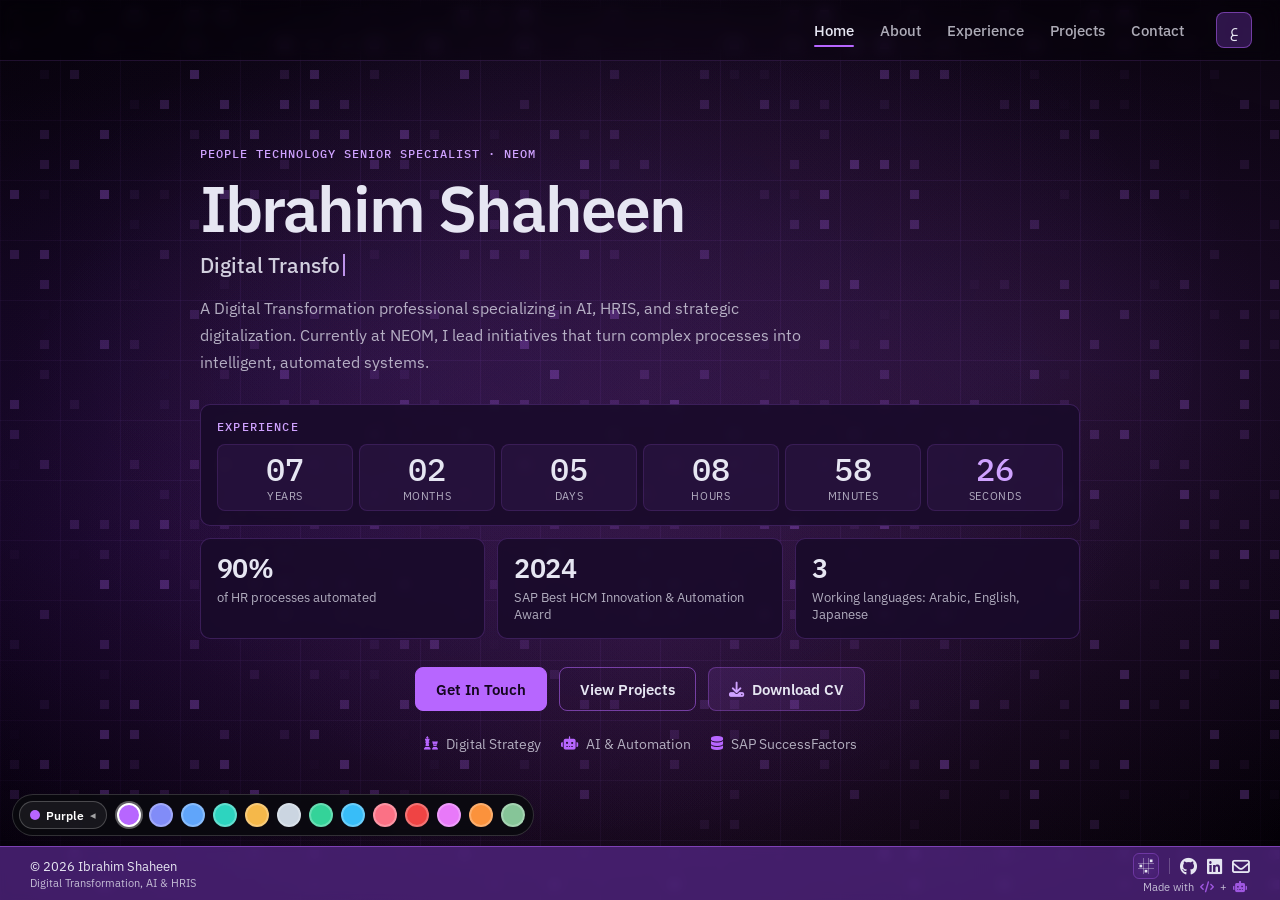
==== commit c58b33be: "Themes preview: slim, collapsible picker Co-Authored-By: Claude Opus 5.5 <noreply@anthropic.com>" ====
--- a/themes-preview/index.html
+++ b/themes-preview/index.html
@@ -382,8 +382,17 @@
                               ["teal", "Teal", "#2dd4bf"], ["amber", "Amber", "#f5b84a"], ["graphite", "Graphite", "#cbd5e1"], ["emerald", "Emerald", "#34d399"], ["sky", "Sky", "#38bdf8"], ["rose", "Rose", "#fb7185"], ["crimson", "Crimson", "#ef4444"], ["fuchsia", "Fuchsia", "#e879f9"], ["copper", "Copper", "#fb923c"], ["sage", "Sage", "#86c598"]];
                 var box = document.createElement("div");
                 box.className = "theme-picker";
-                box.innerHTML = "<span>Theme (preview only)</span>";
+                var collapsed = false;
+                try { collapsed = localStorage.getItem("themePickerCollapsed") === "1"; } catch (e) {}
+                var toggle = document.createElement("button");
+                toggle.type = "button";
+                toggle.className = "tp-toggle";
+                var row = document.createElement("div");
+                row.className = "tp-swatches";
+                box.appendChild(toggle);
+                box.appendChild(row);
                 function current() { return document.documentElement.getAttribute("data-theme") || "purple"; }
+                function label(name) { for (var k = 0; k < THEMES.length; k++) if (THEMES[k][0] === name) return THEMES[k]; return THEMES[0]; }
                 function set(doc, name) {
                     if (!doc) return;
                     if (name === "purple") doc.documentElement.removeAttribute("data-theme");
@@ -402,17 +411,29 @@
                     sync();
                 }
                 function sync() {
-                    box.querySelectorAll("button").forEach(function (b) {
+                    var t = label(current());
+                    toggle.innerHTML = '<i style="background:' + t[2] + '"></i><b>' + t[1] + '</b><em>' + (collapsed ? "▸" : "◂") + '</em>';
+                    toggle.setAttribute("aria-expanded", collapsed ? "false" : "true");
+                    toggle.setAttribute("aria-label", "Theme: " + t[1] + (collapsed ? ". Show colours" : ". Hide colours"));
+                    box.classList.toggle("is-collapsed", collapsed);
+                    row.querySelectorAll("button").forEach(function (b) {
                         b.setAttribute("aria-pressed", b.dataset.theme === current() ? "true" : "false");
                     });
                 }
+                toggle.addEventListener("click", function () {
+                    collapsed = !collapsed;
+                    try { localStorage.setItem("themePickerCollapsed", collapsed ? "1" : "0"); } catch (e) {}
+                    sync();
+                });
                 THEMES.forEach(function (t) {
                     var b = document.createElement("button");
                     b.type = "button";
                     b.dataset.theme = t[0];
-                    b.innerHTML = '<i style="background:' + t[2] + '"></i>' + t[1];
+                    b.title = t[1];
+                    b.setAttribute("aria-label", t[1]);
+                    b.style.background = t[2];
                     b.addEventListener("click", function () { apply(t[0]); });
-                    box.appendChild(b);
+                    row.appendChild(b);
                 });
                 document.body.appendChild(box);
                 sync();
--- a/themes-preview/styles.css
+++ b/themes-preview/styles.css
@@ -5166,57 +5166,93 @@
     --on-accent: #0f2416;
 }
 
-/* Temporary theme picker (shell only, this branch only). */
+/* Temporary theme picker (shell only, preview only): one slim row of colour dots
+   plus a pill naming the current theme, which collapses the row. */
 .theme-picker {
     position: fixed;
-    inset-block-end: 70px;
-    inset-inline-start: 16px;
+    inset-block-end: 64px;
+    inset-inline-start: 12px;
     z-index: 2000;
     display: flex;
-    flex-wrap: wrap;
-    gap: 6px;
-    max-width: 300px;
-    padding: 10px;
-    border-radius: 12px;
-    background: rgba(10, 10, 14, 0.92);
-    border: 1px solid rgba(255, 255, 255, 0.15);
+    align-items: center;
+    gap: 8px;
+    max-width: calc(100% - 24px);
+    padding: 6px;
+    border-radius: 999px;
+    background: rgba(10, 10, 14, 0.88);
+    border: 1px solid rgba(255, 255, 255, 0.16);
+    -webkit-backdrop-filter: blur(8px);
+    backdrop-filter: blur(8px);
     font-family: var(--font-main);
 }
 
-.theme-picker span {
-    flex-basis: 100%;
-    font-size: 0.72rem;
-    color: rgba(255, 255, 255, 0.6);
-}
-
-.theme-picker button {
+.tp-toggle {
+    flex-shrink: 0;
     display: inline-flex;
     align-items: center;
     gap: 6px;
-    padding: 5px 9px;
+    padding: 5px 10px;
     border-radius: 999px;
-    border: 1px solid rgba(255, 255, 255, 0.2);
-    background: transparent;
+    border: 1px solid rgba(255, 255, 255, 0.22);
+    background: rgba(255, 255, 255, 0.06);
     color: #fff;
     font: inherit;
-    font-size: 0.76rem;
+    font-size: 0.78rem;
     cursor: pointer;
 }
 
-.theme-picker button i {
+.tp-toggle i {
     width: 10px;
     height: 10px;
     border-radius: 50%;
 }
 
-.theme-picker button[aria-pressed="true"] {
+.tp-toggle b {
+    font-weight: 600;
+}
+
+.tp-toggle em {
+    font-style: normal;
+    opacity: 0.6;
+    font-size: 0.7rem;
+}
+
+.tp-swatches {
+    display: flex;
+    gap: 8px;
+    overflow-x: auto;
+    scrollbar-width: none;
+    padding: 2px;
+}
+
+.tp-swatches::-webkit-scrollbar {
+    display: none;
+}
+
+.tp-swatches button {
+    flex-shrink: 0;
+    width: 24px;
+    height: 24px;
+    padding: 0;
+    border-radius: 50%;
+    border: 2px solid rgba(255, 255, 255, 0.25);
+    cursor: pointer;
+}
+
+.tp-swatches button[aria-pressed="true"] {
     border-color: #fff;
-    background: rgba(255, 255, 255, 0.12);
-}
-
+    box-shadow: 0 0 0 2px rgba(255, 255, 255, 0.35);
+}
+
+.theme-picker.is-collapsed .tp-swatches {
+    display: none;
+}
+
+/* phones: just above the bottom tab bar */
 @media screen and (max-width: 600px) {
     .theme-picker {
-        inset-block-end: 84px;
-        max-width: calc(100% - 32px);
-    }
-}
+        inset-block-end: 76px;
+        inset-inline-start: 8px;
+        max-width: calc(100% - 16px);
+    }
+}
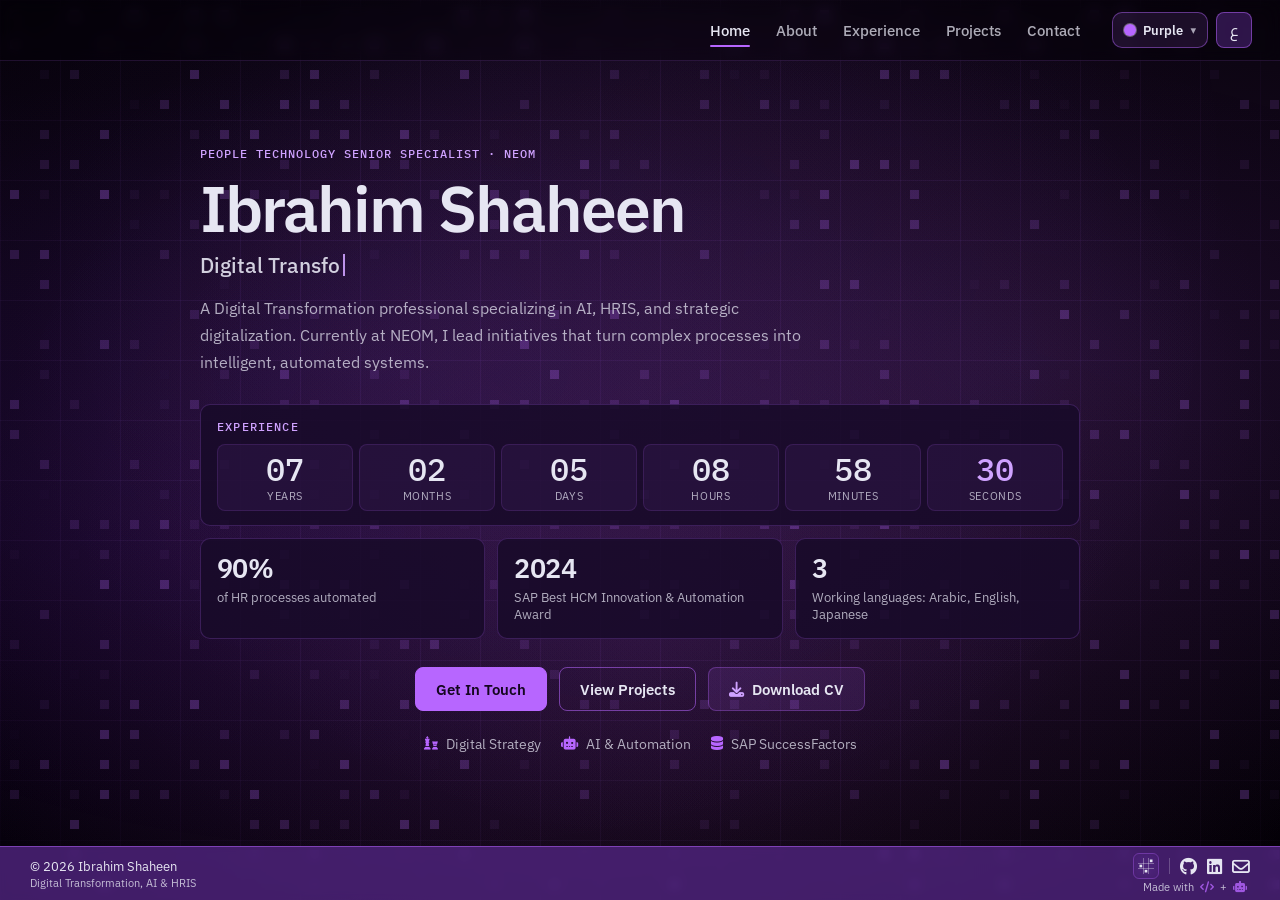
==== commit c7fc3b5c: "Themes preview: theme dropdown in the top bar Co-Authored-By: Claude Opus 5.5 <noreply@anthropic.com" ====
--- a/themes-preview/index.html
+++ b/themes-preview/index.html
@@ -380,23 +380,34 @@
             (function () {
                 var THEMES = [["purple", "Purple", "#b766ff"], ["indigo", "Indigo", "#818cf8"], ["blue", "Blue", "#60a5fa"],
                               ["teal", "Teal", "#2dd4bf"], ["amber", "Amber", "#f5b84a"], ["graphite", "Graphite", "#cbd5e1"], ["emerald", "Emerald", "#34d399"], ["sky", "Sky", "#38bdf8"], ["rose", "Rose", "#fb7185"], ["crimson", "Crimson", "#ef4444"], ["fuchsia", "Fuchsia", "#e879f9"], ["copper", "Copper", "#fb923c"], ["sage", "Sage", "#86c598"]];
-                var box = document.createElement("div");
-                box.className = "theme-picker";
-                var collapsed = false;
-                try { collapsed = localStorage.getItem("themePickerCollapsed") === "1"; } catch (e) {}
+                // A button in the top bar (colour dot + name) that opens a dropdown.
+                var wrap = document.createElement("div");
+                wrap.className = "theme-menu";
                 var toggle = document.createElement("button");
                 toggle.type = "button";
-                toggle.className = "tp-toggle";
-                var row = document.createElement("div");
-                row.className = "tp-swatches";
-                box.appendChild(toggle);
-                box.appendChild(row);
+                toggle.className = "tm-toggle";
+                toggle.setAttribute("aria-haspopup", "true");
+                toggle.setAttribute("aria-expanded", "false");
+                var list = document.createElement("div");
+                list.className = "tm-list";
+                list.hidden = true;
+                var head = document.createElement("p");
+                head.className = "tm-head";
+                head.textContent = "Theme preview";
+                list.appendChild(head);
+                wrap.appendChild(toggle);
+                wrap.appendChild(list);
                 function current() { return document.documentElement.getAttribute("data-theme") || "purple"; }
-                function label(name) { for (var k = 0; k < THEMES.length; k++) if (THEMES[k][0] === name) return THEMES[k]; return THEMES[0]; }
+                function info(name) { for (var k = 0; k < THEMES.length; k++) if (THEMES[k][0] === name) return THEMES[k]; return THEMES[0]; }
                 function set(doc, name) {
                     if (!doc) return;
                     if (name === "purple") doc.documentElement.removeAttribute("data-theme");
                     else doc.documentElement.setAttribute("data-theme", name);
+                }
+                function open(on) {
+                    list.hidden = !on;
+                    toggle.setAttribute("aria-expanded", on ? "true" : "false");
+                    if (on) { var cur = list.querySelector('[aria-pressed="true"]'); if (cur) cur.focus(); }
                 }
                 function apply(name) {
                     try { localStorage.setItem("theme", name); } catch (e) {}
@@ -411,31 +422,27 @@
                     sync();
                 }
                 function sync() {
-                    var t = label(current());
-                    toggle.innerHTML = '<i style="background:' + t[2] + '"></i><b>' + t[1] + '</b><em>' + (collapsed ? "▸" : "◂") + '</em>';
-                    toggle.setAttribute("aria-expanded", collapsed ? "false" : "true");
-                    toggle.setAttribute("aria-label", "Theme: " + t[1] + (collapsed ? ". Show colours" : ". Hide colours"));
-                    box.classList.toggle("is-collapsed", collapsed);
-                    row.querySelectorAll("button").forEach(function (b) {
+                    var t = info(current());
+                    toggle.innerHTML = '<i style="background:' + t[2] + '"></i><span>' + t[1] + '</span><em aria-hidden="true">▾</em>';
+                    toggle.setAttribute("aria-label", "Theme: " + t[1] + ". Change theme");
+                    list.querySelectorAll("button").forEach(function (b) {
                         b.setAttribute("aria-pressed", b.dataset.theme === current() ? "true" : "false");
                     });
                 }
-                toggle.addEventListener("click", function () {
-                    collapsed = !collapsed;
-                    try { localStorage.setItem("themePickerCollapsed", collapsed ? "1" : "0"); } catch (e) {}
-                    sync();
-                });
                 THEMES.forEach(function (t) {
                     var b = document.createElement("button");
                     b.type = "button";
                     b.dataset.theme = t[0];
-                    b.title = t[1];
-                    b.setAttribute("aria-label", t[1]);
-                    b.style.background = t[2];
-                    b.addEventListener("click", function () { apply(t[0]); });
-                    row.appendChild(b);
+                    b.innerHTML = '<i style="background:' + t[2] + '"></i>' + t[1];
+                    b.addEventListener("click", function () { apply(t[0]); open(false); toggle.focus(); });
+                    list.appendChild(b);
                 });
-                document.body.appendChild(box);
+                toggle.addEventListener("click", function (e) { e.stopPropagation(); open(list.hidden); });
+                document.addEventListener("click", function (e) { if (!wrap.contains(e.target)) open(false); });
+                document.addEventListener("keydown", function (e) { if (e.key === "Escape" && !list.hidden) { open(false); toggle.focus(); } });
+                // beside the background (grid) button, ahead of the language toggle
+                var controls = document.querySelector(".bar-controls");
+                controls.insertBefore(wrap, document.getElementById("lang-toggle"));
                 sync();
             })();
         </script>
--- a/themes-preview/styles.css
+++ b/themes-preview/styles.css
@@ -5166,93 +5166,93 @@
     --on-accent: #0f2416;
 }
 
-/* Temporary theme picker (shell only, preview only): one slim row of colour dots
-   plus a pill naming the current theme, which collapses the row. */
-.theme-picker {
-    position: fixed;
-    inset-block-end: 64px;
-    inset-inline-start: 12px;
-    z-index: 2000;
+/* Temporary theme menu (preview only): a button in the top bar showing the current
+   theme's colour and name, opening a dropdown list of every theme. */
+.theme-menu {
+    position: relative;
+}
+
+.tm-toggle {
+    display: inline-flex;
+    align-items: center;
+    gap: 7px;
+    height: 36px;
+    padding: 0 11px;
+    border-radius: 10px;
+    border: 1px solid rgba(var(--accent-rgb), 0.45);
+    background: rgba(var(--accent-rgb), 0.12);
+    color: var(--text-color);
+    font-family: var(--font-main);
+    font-size: 0.82rem;
+    font-weight: 600;
+    cursor: pointer;
+    white-space: nowrap;
+}
+
+.tm-toggle i,
+.tm-list i {
+    width: 12px;
+    height: 12px;
+    border-radius: 50%;
+    flex-shrink: 0;
+    box-shadow: 0 0 0 1px rgba(255, 255, 255, 0.35);
+}
+
+.tm-toggle em {
+    font-style: normal;
+    font-size: 0.7rem;
+    opacity: 0.7;
+}
+
+.tm-list {
+    position: absolute;
+    top: calc(100% + 8px);
+    inset-inline-end: 0;
+    z-index: 3000;
+    display: grid;
+    grid-template-columns: repeat(2, minmax(0, 1fr));
+    gap: 4px;
+    width: 250px;
+    padding: 10px;
+    border-radius: 14px;
+    background: rgba(12, 12, 16, 0.97);
+    border: 1px solid rgba(255, 255, 255, 0.16);
+    box-shadow: 0 16px 40px rgba(0, 0, 0, 0.5);
+}
+
+.tm-list[hidden] {
+    display: none;
+}
+
+.tm-head {
+    grid-column: 1 / -1;
+    margin: 0 0 4px;
+    padding: 0 4px;
+    font-size: 0.72rem;
+    color: rgba(255, 255, 255, 0.55);
+    font-family: var(--font-main);
+}
+
+.tm-list button {
     display: flex;
     align-items: center;
     gap: 8px;
-    max-width: calc(100% - 24px);
-    padding: 6px;
-    border-radius: 999px;
-    background: rgba(10, 10, 14, 0.88);
-    border: 1px solid rgba(255, 255, 255, 0.16);
-    -webkit-backdrop-filter: blur(8px);
-    backdrop-filter: blur(8px);
+    padding: 8px 10px;
+    border-radius: 8px;
+    border: 1px solid transparent;
+    background: transparent;
+    color: #fff;
     font-family: var(--font-main);
-}
-
-.tp-toggle {
-    flex-shrink: 0;
-    display: inline-flex;
-    align-items: center;
-    gap: 6px;
-    padding: 5px 10px;
-    border-radius: 999px;
-    border: 1px solid rgba(255, 255, 255, 0.22);
-    background: rgba(255, 255, 255, 0.06);
-    color: #fff;
-    font: inherit;
-    font-size: 0.78rem;
+    font-size: 0.85rem;
+    text-align: start;
     cursor: pointer;
 }
 
-.tp-toggle i {
-    width: 10px;
-    height: 10px;
-    border-radius: 50%;
-}
-
-.tp-toggle b {
-    font-weight: 600;
-}
-
-.tp-toggle em {
-    font-style: normal;
-    opacity: 0.6;
-    font-size: 0.7rem;
-}
-
-.tp-swatches {
-    display: flex;
-    gap: 8px;
-    overflow-x: auto;
-    scrollbar-width: none;
-    padding: 2px;
-}
-
-.tp-swatches::-webkit-scrollbar {
-    display: none;
-}
-
-.tp-swatches button {
-    flex-shrink: 0;
-    width: 24px;
-    height: 24px;
-    padding: 0;
-    border-radius: 50%;
-    border: 2px solid rgba(255, 255, 255, 0.25);
-    cursor: pointer;
-}
-
-.tp-swatches button[aria-pressed="true"] {
-    border-color: #fff;
-    box-shadow: 0 0 0 2px rgba(255, 255, 255, 0.35);
-}
-
-.theme-picker.is-collapsed .tp-swatches {
-    display: none;
-}
-
-/* phones: just above the bottom tab bar */
-@media screen and (max-width: 600px) {
-    .theme-picker {
-        inset-block-end: 76px;
-        inset-inline-start: 8px;
-        max-width: calc(100% - 16px);
-    }
-}
+.tm-list button:hover {
+    background: rgba(255, 255, 255, 0.08);
+}
+
+.tm-list button[aria-pressed="true"] {
+    border-color: rgba(255, 255, 255, 0.5);
+    background: rgba(255, 255, 255, 0.1);
+}
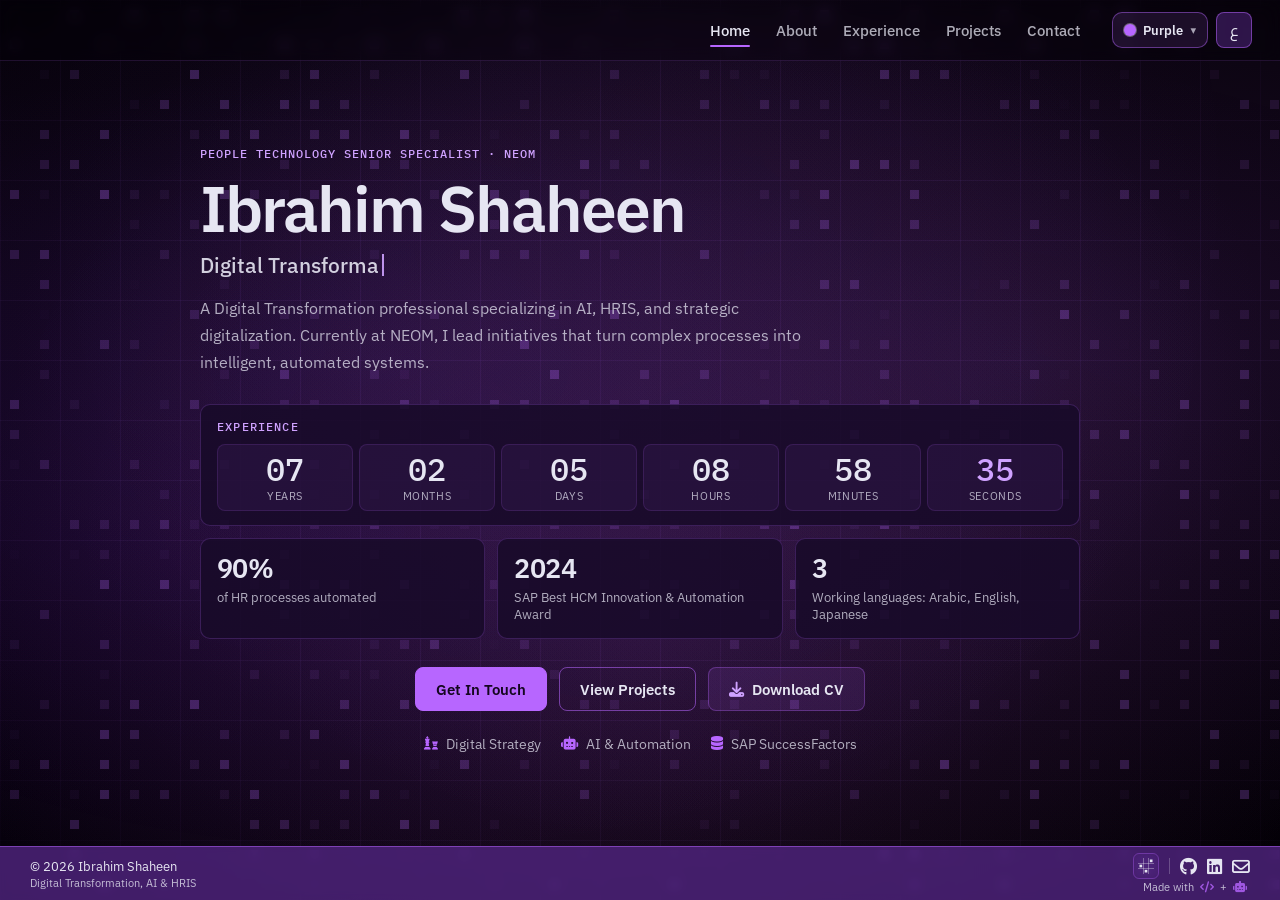
==== commit de566272: "Page changes: show the new page sooner, prefetch the others, real exit fade The shell waited for the" ====
--- a/themes-preview/index.html
+++ b/themes-preview/index.html
@@ -241,22 +241,98 @@
             const frame = document.getElementById("contentFrame");
 
             /* Page changes animate (styles.css, 1b): fade the current page out, run the
-               navigation, and let the load handler below rise the new page in. The
-               frame starts hidden so the first page gets the same entrance instead of
-               painting and then animating. A safety timer shows the frame again if a
-               load event never arrives. Also used by i18n.js for the language switch. */
+               navigation, and rise the new page in once it is ready. The frame starts
+               hidden so the first page gets the same entrance instead of painting and
+               then animating. Also used by i18n.js for the language switch.
+
+               "Ready" is the new page's own signal (i18n.js calls frameReady once its
+               DOM is parsed and translated and its fonts are in), not the frame's load
+               event: load also waits for every image, which held About blank for the
+               photo. load stays as the fallback, and a safety timer shows the frame
+               if neither arrives. leavingDoc is the page being replaced, so a late
+               signal from it can never reveal the frame early. */
             const reduceMotion = window.matchMedia("(prefers-reduced-motion: reduce)");
             let leaveTimer = null, safetyTimer = null;
+            let leavingDoc = null, pendingReveal = true;
             frame.classList.add("is-leaving");
             function swapFrame(navigate, instant) {
                 clearTimeout(leaveTimer);
                 clearTimeout(safetyTimer);
+                leavingDoc = frame.contentDocument;
+                pendingReveal = true;
+                /* Settle on the resting style before the exit starts. Removing the
+                   entrance animation and adding is-leaving in one style change gives
+                   the transition nothing to start from, so the old page just vanished. */
                 frame.classList.remove("is-entering");
+                void frame.offsetWidth;
                 frame.classList.add("is-leaving");
                 leaveTimer = setTimeout(navigate, instant || reduceMotion.matches ? 0 : 140);
                 safetyTimer = setTimeout(function () { frame.classList.remove("is-leaving"); }, 4000);
             }
             window.swapFrame = swapFrame;
+
+            function revealFrame() {
+                if (!pendingReveal) return;
+                pendingReveal = false;
+                document.documentElement.classList.remove("frame-modal");
+                clearTimeout(safetyTimer);
+                frame.classList.remove("is-leaving", "is-entering");
+                void frame.offsetWidth;            // restart the entrance animation
+                frame.classList.add("is-entering");
+                settleFrame();
+                schedulePrefetch();
+            }
+            window.frameReady = function (doc) {
+                if (doc === frame.contentDocument && doc !== leavingDoc) revealFrame();
+            };
+
+            /* Height follows the page's body, which also changes after reveal as
+               images and the Experience builder fill in. */
+            let bodyObserver = null;
+            function settleFrame() {
+                resizeFrame();
+                try {
+                    if (bodyObserver) bodyObserver.disconnect();
+                    bodyObserver = new ResizeObserver(resizeFrame);
+                    bodyObserver.observe(frame.contentDocument.body);
+                } catch(e) {}
+            }
+
+            /* Fetch the other pages, their images and the font files they use while
+               the visitor reads the first one, so the first visit to each page is as
+               quick as a repeat visit (GitHub Pages lets the browser reuse them for ten
+               minutes). Waits for the first page to show and the browser to go idle,
+               and skips Data Saver and 2G connections. */
+            let prefetchQueued = false;
+            function schedulePrefetch() {
+                if (prefetchQueued) return;
+                prefetchQueued = true;
+                const conn = navigator.connection;
+                if (conn && (conn.saveData || /2g/.test(conn.effectiveType || ""))) return;
+                const idle = window.requestIdleCallback || function (fn) { return setTimeout(fn, 1200); };
+                idle(prefetchPages, { timeout: 2500 });
+            }
+            function prefetchPages() {
+                PAGES.forEach(function (p) {
+                    if (p !== currentPage) fetch(p + ".html", { credentials: "same-origin" }).catch(function () {});
+                });
+                ["profile-thobe", "logo-neom", "logo-tokyo", "logo-cuore", "logo-misk", "logo-crystal"].forEach(function (f) {
+                    new Image().src = "files/" + f + ".webp";
+                });
+                // The Latin faces of the two families the pages use (and Cairo's
+                // Arabic faces when reading in Arabic), not every subset Google lists.
+                try {
+                    const ar = document.documentElement.lang === "ar";
+                    document.fonts.forEach(function (face) {
+                        const fam = face.family.replace(/["']/g, "");
+                        const latin = /U\+0+-0*FF\b/i.test(face.unicodeRange);
+                        const arabic = /U\+06/i.test(face.unicodeRange);
+                        if ((/^IBM Plex/.test(fam) && latin) || (ar && fam === "Cairo" && arabic)) {
+                            face.load().catch(function () {});
+                        }
+                    });
+                } catch(e) {}
+            }
 
             function resizeFrame() {
                 try {
@@ -361,18 +437,12 @@
                 document.documentElement.classList.toggle("frame-modal", !!e.data.open);
             });
 
+            // Normally the page has already been revealed by its ready signal; this
+            // covers a page that never sends one.
             frame.addEventListener("load", function () {
-                document.documentElement.classList.remove("frame-modal");
-                clearTimeout(safetyTimer);
-                frame.classList.remove("is-leaving", "is-entering");
-                void frame.offsetWidth;            // restart the entrance animation
-                frame.classList.add("is-entering");
-                resizeFrame();
+                if (frame.contentDocument !== leavingDoc) revealFrame();
+                settleFrame();
                 try { window.i18nApply(frame.contentDocument); } catch(e) {}
-                try {
-                    const observer = new ResizeObserver(resizeFrame);
-                    observer.observe(frame.contentDocument.body);
-                } catch(e) {}
             });
         </script>
         <!-- Theme picker: an experiment on the themes branch, not for the live site. -->
--- a/themes-preview/styles.css
+++ b/themes-preview/styles.css
@@ -2653,12 +2653,16 @@
    The shell swaps the iframe's page, and a new document paints nothing until its
    fonts are in, so a plain swap read as a blink. Now the old page fades out, the
    new one loads hidden, and it rises in once its load event says it is ready. */
+/* The exit mirrors the entrance: the old page lifts a few pixels as it fades, the
+   new one rises in from below, so a change reads as one upward motion. Same 0.14s
+   the shell waits before navigating, so the exit costs no extra time. */
 #contentFrame {
-    transition: opacity 0.14s ease;
+    transition: opacity 0.14s cubic-bezier(0.4, 0, 1, 1), transform 0.14s cubic-bezier(0.4, 0, 1, 1);
 }
 
 #contentFrame.is-leaving {
     opacity: 0;
+    transform: translateY(-8px);
 }
 
 #contentFrame.is-entering {
@@ -2685,6 +2689,10 @@
 @media (prefers-reduced-motion: reduce) {
     #contentFrame.is-entering {
         animation: frame-fade 0.15s ease both;
+    }
+
+    #contentFrame.is-leaving {
+        transform: none;
     }
 }
 
@@ -3349,8 +3357,12 @@
 
 /* Side by side, the photo takes the full height of the text card, so their tops and
    bottoms line up. The image is lifted out of the flow (it would otherwise set the
-   row's height itself) and cropped to fill, keeping the face in frame. */
-@media screen and (min-width: 641px) {
+   row's height itself) and cropped to fill, keeping the face in frame.
+   The stretch is capped: on narrower screens the text column gets tall, and an
+   uncapped photo became a thin sliver of a face (250x654 at 641px). Past the cap the
+   photo stays at the cap and sits centred against the card. Below 880px the two
+   stack instead (next block), so the photo keeps its square. */
+@media screen and (min-width: 881px) {
     .about-intro {
         align-items: stretch;
     }
@@ -3358,11 +3370,13 @@
     .about-intro .profile-container {
         display: flex;
         flex-direction: column;
+        justify-content: center;
     }
 
     .about-intro .profile-frame {
         flex: 1 1 auto;
         min-height: 250px;
+        max-height: 340px;
     }
 
     .about-intro #profile-pic {
@@ -3510,6 +3524,18 @@
     width: auto;
     padding: 8px 14px;
     border-radius: 999px;
+}
+
+/* Stacked below 880px: the photo, square and centred, above a full-width card. */
+@media screen and (max-width: 880px) {
+    .about-intro {
+        grid-template-columns: 1fr;
+        gap: 20px;
+    }
+
+    .about-intro .profile-container {
+        align-items: center;
+    }
 }
 
 @media screen and (max-width: 1000px) {
@@ -4309,6 +4335,7 @@
     }
 
     .project-grid > .project-card.expandable.is-open > .project-outcome,
+    .project-grid > .project-card.expandable.is-open > .project-chips,
     .project-grid > .project-card.expandable.is-open > .project-summary {
         grid-column: 1;
     }
@@ -5168,6 +5195,15 @@
 
 /* Temporary theme menu (preview only): a button in the top bar showing the current
    theme's colour and name, opening a dropdown list of every theme. */
+/* The page below the bar is an iframe, painted after the bar; without this it covers
+   the dropdown and swallows taps on the lower options. Lifting the bar keeps the
+   menu above it (position + z-index make no containing block, so the fixed phone
+   tab bar inside the site bar is unaffected). */
+.site-bar {
+    position: relative;
+    z-index: 50;
+}
+
 .theme-menu {
     position: relative;
 }
@@ -5256,3 +5292,148 @@
     border-color: rgba(255, 255, 255, 0.5);
     background: rgba(255, 255, 255, 0.1);
 }
+
+/* ---- 10. Project details: paragraphs, a features list and a tech-stack table ----
+   Personal projects read as: summary, one or more paragraphs, an optional Features
+   list, then Tech stack as label/detail rows. The rows are a two-column grid on each
+   <li>, so the list keeps its list semantics (display:contents would drop them in
+   Safari). Sizes follow .project-description, which the phone blocks above shrink. */
+.project-description + .project-description {
+    margin-top: 10px;
+}
+
+.project-subhead {
+    display: block;
+    margin: 18px 0 8px;
+    font-family: var(--font-mono);
+    font-size: 0.72rem;
+    font-weight: 500;
+    letter-spacing: 0.08em;
+    text-transform: uppercase;
+    color: var(--muted);
+}
+
+html[lang="ar"] .project-subhead {
+    font-family: var(--font-main);
+    font-size: 0.82rem;
+    letter-spacing: 0;
+    text-transform: none;
+}
+
+.project-list {
+    margin: 0;
+    padding-inline-start: 18px;
+    line-height: 1.6;
+}
+
+.project-list li + li {
+    margin-top: 2px;
+}
+
+.project-stack {
+    list-style: none;
+    margin: 0;
+    padding: 0;
+    line-height: 1.5;
+}
+
+.project-stack li {
+    display: grid;
+    grid-template-columns: 7.5rem minmax(0, 1fr);
+    gap: 14px;
+    padding: 6px 0;
+    border-top: 1px solid rgba(230, 230, 242, 0.08);
+}
+
+.project-stack li:first-child {
+    border-top: 0;
+    padding-top: 0;
+}
+
+.stack-label {
+    color: var(--accent-strong);
+    font-family: var(--font-mono);
+    font-size: 0.8em;
+    padding-top: 0.15em;
+}
+
+html[lang="ar"] .stack-label {
+    font-family: var(--font-main);
+    font-size: 0.9em;
+    padding-top: 0;
+}
+
+@media screen and (max-width: 600px) {
+    .project-list,
+    .project-stack {
+        font-size: 0.85rem;
+    }
+
+    .project-stack li {
+        grid-template-columns: 6.25rem minmax(0, 1fr);
+        gap: 10px;
+    }
+}
+
+@media screen and (max-width: 380px) {
+    .project-list,
+    .project-stack {
+        font-size: 0.8rem;
+    }
+}
+
+/* Only the narrowest phones run out of room for two columns. */
+@media screen and (max-width: 340px) {
+    .project-stack li {
+        grid-template-columns: 1fr;
+        gap: 0;
+    }
+}
+
+/* A card with an outcome chip but no summary (AI Assistants for HR): on phones the
+   card is a block, so the inline chip and the inline-flex button would share a line. */
+.project-outcome + .expand-btn {
+    display: flex;
+    width: fit-content;
+}
+
+/* ---- 11. Project type tag ----
+   Personal projects say what they are (iOS App, Web App, Website, Game) in an
+   outlined chip ahead of the purple status chip; the outline keeps the two from
+   reading as the same kind of label. The row replaces the status chip's own margin. */
+.project-chips {
+    display: flex;
+    flex-wrap: wrap;
+    align-items: center;
+    gap: 8px;
+    margin: 2px 0 8px;
+}
+
+.project-chips > .project-outcome {
+    margin: 0;
+}
+
+.project-type {
+    display: inline-flex;
+    align-items: center;
+    gap: 6px;
+    padding: 3px 10px;
+    border-radius: 999px;
+    border: 1px solid rgba(230, 230, 242, 0.24);
+    color: var(--text-color);
+    font-family: var(--font-mono);
+    font-size: 0.72rem;
+    letter-spacing: 0.03em;
+}
+
+.project-type svg {
+    width: 13px;
+    height: 13px;
+    flex-shrink: 0;
+    color: var(--accent-strong);
+}
+
+html[lang="ar"] .project-type {
+    font-family: var(--font-main);
+    letter-spacing: 0;
+}
